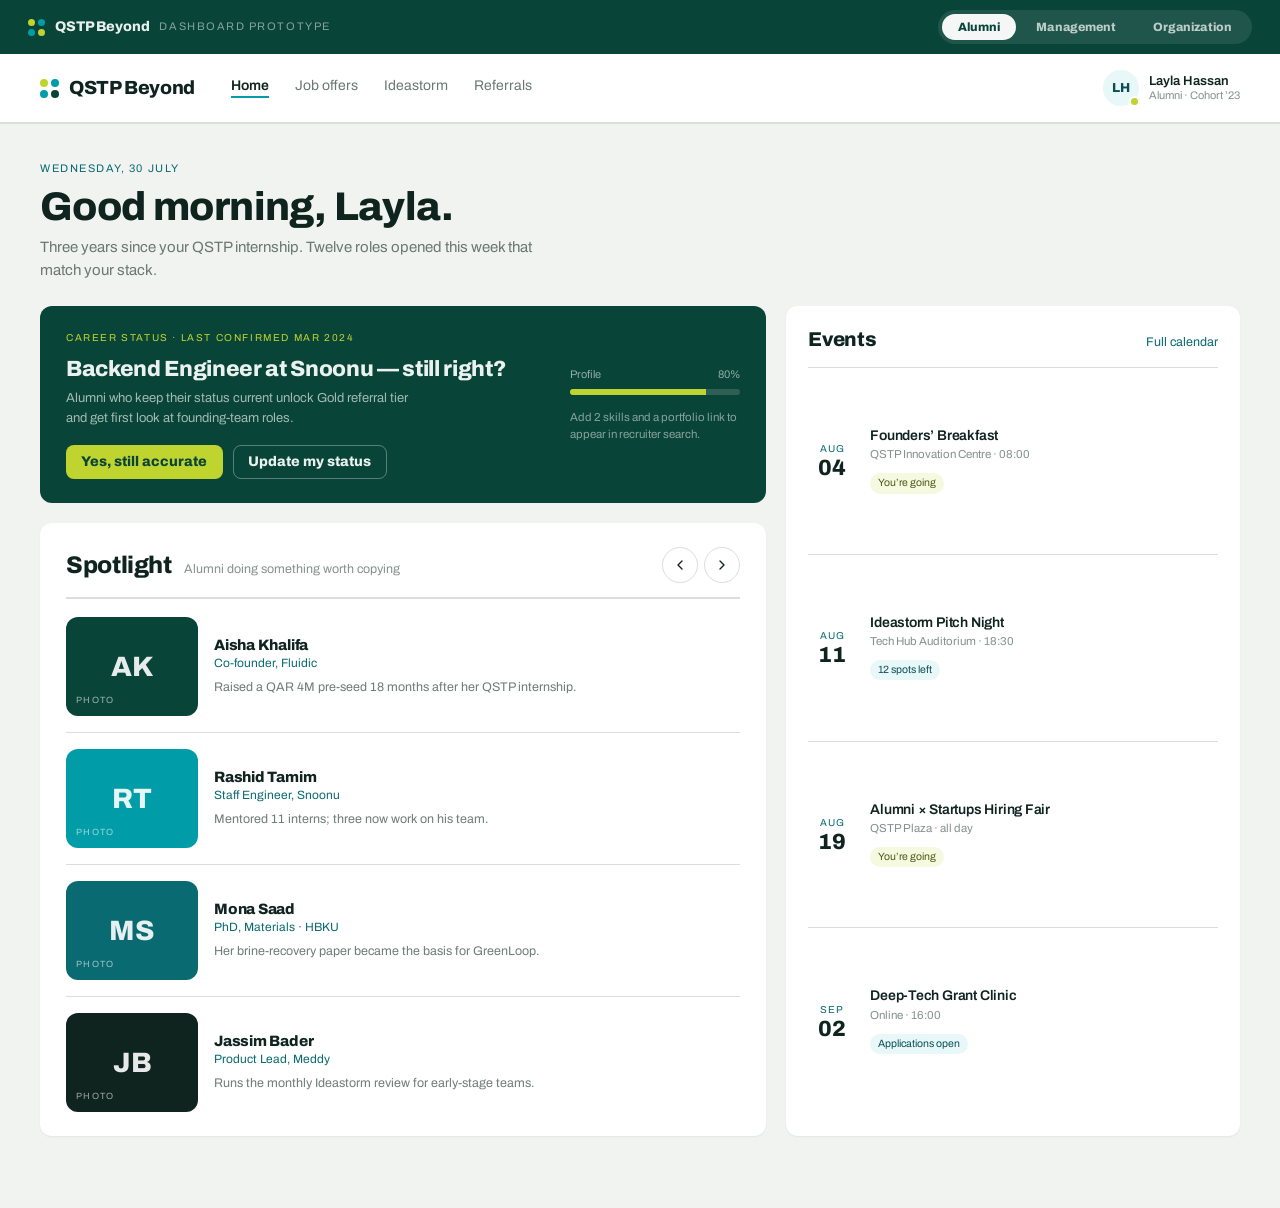
==== index.html @ 31723bfc "alumni design completed" ====
<!doctype html>
<html lang="en">
<head>
<meta charset="utf-8">
<meta name="viewport" content="width=device-width, initial-scale=1">
<title>QSTP Beyond — community dashboards</title>
<meta name="description" content="Alumni, operations and hiring dashboards for the QSTP Beyond community.">

<link rel="stylesheet" href="_ds/modernist-10d20c77-5f14-4cea-8fbc-fa643c54018f/styles.css">
<link rel="stylesheet" href="styles/theme.css">
<link rel="stylesheet" href="styles/app.css">
</head>
<body>

<div id="app"></div>

<script src="src/data.js"></script>
<script src="src/ui.js"></script>
<script src="src/screens/alumni.js"></script>
<script src="src/screens/alumni-jobs.js"></script>
<script src="src/screens/alumni-ideastorm.js"></script>
<script src="src/screens/alumni-referrals.js"></script>
<script src="src/screens/management.js"></script>
<script src="src/screens/organization.js"></script>
<script src="src/app.js"></script>

</body>
</html>
---- _ds/modernist-10d20c77-5f14-4cea-8fbc-fa643c54018f/styles.css ----
/* Modernist — design-system tokens and component classes. This file is the source of truth for the system's look; retune it here and see readme.md. */
@import url('https://fonts.googleapis.com/css2?family=Archivo:wght@400;600;800&display=swap');

:root {
  --color-bg: #f3f2f2;
  --color-surface: #eae9e9;
  --color-text: #201e1d;
  --color-accent: #ec3013;
  --color-accent-2: #e15b47;
  --color-divider: color-mix(in srgb, #201e1d 40%, transparent);

  /* Tonal ramps — generated in OKLCH on one shared lightness scale, so the
     same step of any role matches the others in visual value. */
  --color-neutral-100: #f8f4f4;
  --color-neutral-200: #eae7e7;
  --color-neutral-300: #d7d3d3;
  --color-neutral-400: #bab6b6;
  --color-neutral-500: #9b9797;
  --color-neutral-600: #7d7979;
  --color-neutral-700: #605d5d;
  --color-neutral-800: #444141;
  --color-neutral-900: #2d2b2b;

  --color-accent-100: #fff2ef;
  --color-accent-200: #ffe0d9;
  --color-accent-300: #ffc4b8;
  --color-accent-400: #ff9783;
  --color-accent-500: #ff563c;
  --color-accent-600: #dd2b0f;
  --color-accent-700: #ae1800;
  --color-accent-800: #7c1405;
  --color-accent-900: #4d170e;

  --color-accent-2-100: #fff2ef;
  --color-accent-2-200: #ffe0da;
  --color-accent-2-300: #ffc4b9;
  --color-accent-2-400: #ff9784;
  --color-accent-2-500: #ef6853;
  --color-accent-2-600: #c94b39;
  --color-accent-2-700: #9e3526;
  --color-accent-2-800: #71261b;
  --color-accent-2-900: #471d16;

  --font-heading: "Archivo", system-ui, sans-serif;
  --font-heading-weight: 800;
  --font-body: "Archivo", system-ui, sans-serif;

  --space-1: 4.0px;
  --space-2: 8.0px;
  --space-3: 12.0px;
  --space-4: 16.0px;
  --space-6: 24.0px;
  --space-8: 32.0px;

  --radius-sm: 0px;
  --radius-md: 0px;
  --radius-lg: 0px;

  /* Elevation — derived from the ground: soft ink-tinted shadows on a
     light theme, a hairline edge + ambient darkness on a dark one. */
  --shadow-sm: 0 1px 2px color-mix(in srgb, #2d2b2b 14%, transparent);
  --shadow-md: 0 3px 10px color-mix(in srgb, #2d2b2b 16%, transparent);
  --shadow-lg: 0 12px 32px color-mix(in srgb, #2d2b2b 22%, transparent);
}

body {
  background: var(--color-bg);
  color: var(--color-text);
  font-family: var(--font-body);
}
h1, h2, h3, h4 { font-family: var(--font-heading); font-weight: var(--font-heading-weight); }

.grayscale{filter:grayscale(1) contrast(1.08)}

/* ══════════════════════════════════════════════════════════════════════════
   Components — built with the tokens above. Plain CSS
   on plain HTML: no JavaScript, no build step. Each class is documented in
   readme.md and demonstrated in foundations/ and components/.
   ══════════════════════════════════════════════════════════════════════ */

*, *::before, *::after { box-sizing: border-box; }
body { margin: 0; font-size: 15px; line-height: 1.55; font-weight: 400; }
h1, h2, h3, h4, h5, h6 {
  font-family: var(--font-heading); font-weight: var(--font-heading-weight);
  line-height: 1.12; letter-spacing: -0.015em; margin: 0 0 var(--space-2);
}
h1 { font-size: 42px; }
h2 { font-size: 32px; }
h3 { font-size: 25px; }
h4 { font-size: 20px; }
h5 { font-size: 16px; }
h6 { font-size: 13px; }
h6 { letter-spacing: 0.08em; text-transform: uppercase; }
p { margin: 0 0 var(--space-3); }
a { color: var(--color-accent); text-underline-offset: 3px; }
img { display: block; max-width: 100%; }
figure { margin: 0; }
figcaption {
  font-size: 11px; margin-top: var(--space-1);
  color: color-mix(in srgb, var(--color-text) 55%, transparent);
}
.text-muted { color: color-mix(in srgb, var(--color-text) 55%, transparent); }
:focus { outline: none; }
:focus-visible { outline: 2px solid var(--color-accent); outline-offset: 2px; }
::selection { background: color-mix(in srgb, var(--color-accent) 30%, transparent); }

/* — rules — */
.hr {
  height: 2px; border: 0; margin: var(--space-4) 0;
  background: var(--color-divider);
}

/* — buttons — */
.btn {
  display: inline-flex; align-items: center; justify-content: center; gap: 6px;
  cursor: pointer; text-decoration: none;
  font-family: var(--font-heading); font-weight: var(--font-heading-weight);
  font-size: 14px; line-height: 1.2; color: var(--color-text); /* matches the .input's 14px —
     the pair sits side by side in sign-up rows */
  background: transparent; border: 1px solid transparent;
  padding: var(--space-2) calc(var(--space-3) * 1.2);
  border-radius: var(--radius-md);
}
.btn svg { display: block; }
.btn:disabled { opacity: 0.45; cursor: not-allowed; }
.btn-primary { background: var(--color-accent); color: var(--color-bg); }
.btn-primary:hover { background: var(--color-accent-600); }
.btn-primary:active { background: var(--color-accent-700); }
.btn-secondary { border-color: var(--color-divider); }
.btn-secondary:hover { background: color-mix(in srgb, var(--color-text) 7%, transparent); }
.btn-secondary:active { background: color-mix(in srgb, var(--color-text) 14%, transparent); }
.btn-ghost { color: var(--color-accent); padding-inline: var(--space-1); }
.btn-ghost:hover { background: color-mix(in srgb, var(--color-accent) 10%, transparent); }
.btn-ghost:active { background: color-mix(in srgb, var(--color-accent) 18%, transparent); }
.btn-icon { width: 36px; height: 36px; padding: 0; }
.btn-block { width: 100%; margin-top: var(--space-2); justify-content: flex-start; text-align: left; }

/* — forms — */
.field > label {
  display: block; font-size: 12px; margin-bottom: 5px;
  color: color-mix(in srgb, var(--color-text) 70%, transparent);
}
.input {
  width: 100%; min-height: 36px; padding: 6px 10px; font: inherit;
  font-size: 14px; color: var(--color-text); caret-color: var(--color-accent);
  background: var(--color-surface);
  border: 1px solid var(--color-divider); border-radius: var(--radius-md);
}
.input:hover { border-color: color-mix(in srgb, var(--color-text) 45%, transparent); }
.input:focus-visible { border-color: var(--color-accent); outline-offset: 0; }
textarea.input { min-height: 90px; resize: vertical; }
.radio { display: inline-flex; align-items: center; gap: 8px; cursor: pointer; font-size: 14px; }
.radio input, .seg-opt input {
  position: absolute; opacity: 0; width: 0; height: 0; pointer-events: none;
}
.radio .dot {
  width: 16px; height: 16px; flex: none; border-radius: 50%;
  border: 1.5px solid var(--color-divider);
}
.radio:hover .dot { border-color: var(--color-accent); }
.radio input:checked + .dot {
  border-color: var(--color-accent); background: var(--color-accent);
  box-shadow: inset 0 0 0 4px var(--color-bg);
}
.radio input:focus-visible + .dot { outline: 2px solid var(--color-accent); outline-offset: 2px; }
.seg {
  display: inline-flex; overflow: hidden;
  border: 1px solid var(--color-divider); border-radius: var(--radius-md);
}
.seg-opt {
  display: inline-flex; align-items: center; gap: 6px;
  padding: 7px 12px; font-size: 13px; cursor: pointer;
}
.seg-opt + .seg-opt { border-left: 1px solid var(--color-divider); }
.seg-opt:has(input:checked) { background: var(--color-accent); color: var(--color-bg); }
.seg-opt:not(:has(input:checked)):hover { background: color-mix(in srgb, var(--color-text) 7%, transparent); }
.seg-opt:has(input:focus-visible) { outline: 2px solid var(--color-accent); outline-offset: -2px; }

/* — cards — */
.card {
  display: flex; flex-direction: column; gap: var(--space-2);
  padding: var(--space-3); border-radius: var(--radius-md); background: var(--color-surface);
}
.card-kicker { font-size: 10px; letter-spacing: 0.1em; text-transform: uppercase; color: var(--color-accent); }
.card-title {
  font-family: var(--font-heading); font-weight: var(--font-heading-weight);
  font-size: 17px; line-height: 1.2;
}
.card-body { margin: 0; font-size: 13px; opacity: 0.8; flex: 1; }
.card-meta {
  display: flex; align-items: center; gap: 6px; font-size: 11px;
  color: color-mix(in srgb, var(--color-text) 50%, transparent);
}
.elev-sm { box-shadow: var(--shadow-sm); }
.elev-md { box-shadow: var(--shadow-md); }
.elev-lg { box-shadow: var(--shadow-lg); }

/* — tags — */
.tag {
  display: inline-flex; align-items: center; font-size: 11px;
  letter-spacing: 0.02em; padding: 3px 10px;
  border-radius: calc(var(--radius-md) * 0.75);
}
.tag-accent { background: var(--color-accent-100); color: var(--color-accent-800); }
.tag-accent-2 { background: var(--color-accent-2-100); color: var(--color-accent-2-800); }
.tag-neutral { background: var(--color-neutral-100); color: var(--color-neutral-800); }
.tag-outline { border: 1px solid var(--color-accent); color: var(--color-accent); }

/* — navigation — */
.nav {
  display: flex; align-items: center; gap: var(--space-4);
  padding: var(--space-3) var(--space-4);
  border-bottom: 2px solid var(--color-divider);
}
.nav-brand {
  font-family: var(--font-heading); font-weight: var(--font-heading-weight);
  font-size: 18px; margin-right: auto;
}
.nav a { color: inherit; text-decoration: none; font-size: 14px; }
.nav a:hover, .nav a[aria-current='page'] { color: var(--color-accent); }

/* — tables — */
.table { width: 100%; border-collapse: collapse; font-size: 14px; }
.table th {
  text-align: left; font-size: 11px; letter-spacing: 0.08em; text-transform: uppercase;
  color: color-mix(in srgb, var(--color-text) 60%, transparent);
  padding: var(--space-2); border-bottom: 2px solid var(--color-divider);
}
.table td {
  padding: var(--space-2);
  border-bottom: 1px solid var(--color-divider);
}
.table tbody tr:hover { background: color-mix(in srgb, var(--color-text) 4%, transparent); }

/* — dialog — */
.dialog-backdrop {
  position: fixed; inset: 0; display: grid; place-items: center;
  padding: var(--space-4);
  background: color-mix(in srgb, var(--color-neutral-900) 50%, transparent);
}
.dialog {
  width: min(440px, 100%); display: flex; flex-direction: column; gap: var(--space-3);
  padding: var(--space-4); border-radius: var(--radius-lg);
  background: var(--color-surface); box-shadow: var(--shadow-lg);
}
.dialog-title {
  font-family: var(--font-heading); font-weight: var(--font-heading-weight);
  font-size: 20px;
}
.dialog-body { font-size: 14px; opacity: 0.85; }
.dialog-actions { display: flex; justify-content: flex-end; gap: var(--space-2); margin-top: var(--space-2); }
---- styles/theme.css ----
/* QSTP Beyond theme — retunes the Modernist tokens to the programme's palette
   (deep green ink, teal accent, lime highlight) and adds the few app-level
   roles the dashboards need on top of the system's own ramps.
   Load after _ds/…/styles.css. */

:root {
  /* ── Modernist tokens, retuned ─────────────────────────────────── */
  --color-bg: #f1f3f0;
  --color-surface: #ffffff;
  --color-text: #10241f;
  --color-accent: #009ca7;
  --color-accent-2: #bfd42f;
  --color-divider: color-mix(in srgb, #10241f 15%, transparent);

  --color-accent-100: #e8f7f8;
  --color-accent-200: #c7ecee;
  --color-accent-300: #93dae0;
  --color-accent-500: #009ca7;
  --color-accent-600: #00838d;
  --color-accent-700: #0a6a72;
  --color-accent-800: #0a4f56;
  --color-accent-900: #0b3238;

  --color-accent-2-100: #f5f9e0;
  --color-accent-2-200: #e8f2b4;
  --color-accent-2-700: #6b7a1c;
  --color-accent-2-800: #4e5a15;

  --radius-sm: 8px;
  --radius-md: 12px;
  --radius-lg: 18px;

  --shadow-sm: 0 1px 2px rgba(9, 68, 56, .07);
  --shadow-md: 0 4px 18px rgba(9, 68, 56, .09);
  --shadow-lg: 0 18px 44px rgba(9, 68, 56, .14);

  /* ── App roles ─────────────────────────────────────────────────── */

  /* The dark ground the operations chrome and the two dark cards sit on. */
  --color-ink: #094438;
  --color-ink-deep: #10241f;
  --on-ink: #eaf1ee;
  --on-ink-70: rgba(234, 241, 238, .7);
  --on-ink-68: rgba(234, 241, 238, .68);
  --on-ink-60: rgba(234, 241, 238, .6);
  --on-ink-55: rgba(234, 241, 238, .55);

  /* Ink tints — the dashboards lean on a lot of graded secondary text. */
  --t-18: rgba(16, 36, 31, .18);
  --t-40: rgba(16, 36, 31, .4);
  --t-45: rgba(16, 36, 31, .45);
  --t-50: rgba(16, 36, 31, .5);
  --t-55: rgba(16, 36, 31, .55);
  --t-60: rgba(16, 36, 31, .6);
  --t-62: rgba(16, 36, 31, .62);
  --t-65: rgba(16, 36, 31, .65);
  --t-70: rgba(16, 36, 31, .7);
  --t-72: rgba(16, 36, 31, .72);

  /* Quiet fills that are neither surface nor accent. */
  --color-mute: #eef1ee;
  --color-grid: #e4e8e4;

  /* Status tones — every small label in the app picks one of these pairs. */
  --tone-lime-bg: #f5f9e0;
  --tone-lime-fg: #4e5a15;
  --tone-teal-bg: #e8f7f8;
  --tone-teal-fg: #0a4f56;
  --tone-mute-bg: #eef1ee;
  --tone-mute-fg: rgba(16, 36, 31, .55);
  --tone-warn-bg: #fbeceb;
  --tone-warn-fg: #8c2a1c;
  --tone-up: #4e5a15;
  --tone-down: #a33322;

  /* The dashboards are fixed-width desktop surfaces. */
  --shell-min: 1240px;
  --shell-max: 1400px;
}
---- styles/app.css ----
/* QSTP Beyond — layout and components for the three dashboards.
   Everything here is built on the tokens in theme.css and the component
   classes in _ds/…/styles.css; no raw hexes except the two whites that
   sit on the ink ground. */

body { margin: 0; -webkit-font-smoothing: antialiased; }
a { color: var(--color-accent-700); }
a:hover { color: var(--color-accent-800); }

.sr-only {
  position: absolute; width: 1px; height: 1px; padding: 0; margin: -1px;
  overflow: hidden; clip: rect(0 0 0 0); white-space: nowrap; border: 0;
}
.icon { display: block; }

/* ══ Brand mark ═══════════════════════════════════════════════════ */

.dots { display: grid; grid-template-columns: repeat(2, 8px); gap: 3px; }
.dots__d { display: block; width: 8px; height: 8px; border-radius: 50%; }
.dots__d--lime { background: var(--color-accent-2); }
.dots__d--teal { background: var(--color-accent); }
.dots__d--last { background: var(--color-ink); }
.dots--proto { grid-template-columns: repeat(2, 7px); }
.dots--proto .dots__d { width: 7px; height: 7px; }
.dots--proto .dots__d--last { background: var(--color-accent-2); }
.dots--onink .dots__d--last { background: var(--on-ink); }

/* ══ Prototype switcher ═══════════════════════════════════════════ */

.proto-bar {
  display: flex; align-items: center; gap: 20px;
  padding: 10px 28px; min-width: var(--shell-min);
  background: var(--color-ink); color: #e8efec;
  position: sticky; top: 0; z-index: 40;
}
.proto-bar__brand { display: flex; align-items: center; gap: 10px; margin: 0 auto 0 0; }
.proto-bar__name {
  font-family: var(--font-heading); font-weight: var(--font-heading-weight);
  font-size: 14px; letter-spacing: -.01em;
}
.proto-bar__tag { font-size: 11px; letter-spacing: .14em; text-transform: uppercase; opacity: .55; }

.pill-group {
  display: flex; gap: 4px; padding: 4px;
  background: rgba(255, 255, 255, .09); border-radius: 999px;
}
.pill {
  font-family: var(--font-heading); font-weight: var(--font-heading-weight);
  font-size: 12px; letter-spacing: .01em; padding: 6px 16px;
  border: 0; border-radius: 999px; cursor: pointer;
  background: transparent; color: rgba(255, 255, 255, .7);
}
.pill:hover { background: rgba(255, 255, 255, .1); color: #fff; }
.pill.is-active, .pill.is-active:hover { background: #f4f7f5; color: var(--color-ink); }

/* ══ App bar ══════════════════════════════════════════════════════ */

.appbar {
  display: flex; align-items: center; gap: 28px;
  padding: 16px 40px; min-width: var(--shell-min);
}
.appbar--light { background: var(--color-surface); border-bottom: 2px solid var(--color-divider); }
.appbar--ink { background: var(--color-ink); color: var(--on-ink); }

.appbar__brand {
  display: flex; align-items: center; gap: 10px;
  margin-right: 8px; text-decoration: none; color: inherit;
}
.appbar__name {
  font-family: var(--font-heading); font-weight: var(--font-heading-weight);
  font-size: 19px; letter-spacing: -.02em;
}
.appbar__name--sm { font-size: 16px; letter-spacing: 0; }
.appbar__org { display: flex; flex-direction: column; line-height: 1.25; }
.appbar__kind { font-size: 11px; color: var(--t-50); }
.appbar__scope {
  font-size: 11px; letter-spacing: .14em; text-transform: uppercase;
  color: var(--color-accent-2); padding-left: 12px; margin-left: 6px;
  border-left: 1px solid rgba(255, 255, 255, .25);
}

.appbar__nav { display: flex; gap: 26px; font-size: 14px; margin-right: auto; }
.appbar__nav a { text-decoration: none; color: var(--t-62); }
.appbar__nav a:hover { color: var(--color-accent-700); }
.appbar__nav a[aria-current='page'] {
  color: var(--color-text); font-weight: 600;
  border-bottom: 2px solid var(--color-accent); padding-bottom: 2px;
}

/* The alumni nav switches tabs, so its items are buttons, not links. */
.navtab {
  font-family: var(--font-body); font-size: 14px; cursor: pointer;
  padding: 0 0 3px; background: transparent;
  border: 0; border-bottom: 2px solid transparent; color: var(--t-62);
}
.navtab:hover { color: var(--color-accent-700); }
.navtab.is-active {
  color: var(--color-text); font-weight: 600; border-bottom-color: var(--color-accent);
}
.appbar__nav--ink a { color: var(--on-ink-60); }
.appbar__nav--ink a:hover { color: var(--on-ink); }
.appbar__nav--ink a[aria-current='page'] { color: var(--on-ink); border-bottom-color: var(--color-accent-2); }

.badge {
  font-size: 11px; letter-spacing: .1em; text-transform: uppercase;
  padding: 4px 10px; border-radius: 999px;
  background: var(--color-accent-100); color: var(--color-accent-800);
}

.segbar {
  display: flex; gap: 2px; padding: 3px;
  background: rgba(255, 255, 255, .1); border-radius: var(--radius-sm);
}

/* ══ Identity: avatars and square tiles ═══════════════════════════ */

.avatar {
  position: relative; flex: none;
  width: 36px; height: 36px; border-radius: 50%;
  display: grid; place-items: center;
  font-family: var(--font-heading); font-weight: var(--font-heading-weight);
  font-size: 13px; color: rgba(255, 255, 255, .92);
}
.avatar--teal { background: var(--color-accent-100); color: var(--color-accent-800); }
.avatar--plain { width: 34px; height: 34px; font-size: 12px; background: var(--color-mute); color: var(--t-60); }
.avatar--ghost { background: rgba(255, 255, 255, .12); color: var(--on-ink); }
/* Sizes come after the colour modifiers so a plain/ghost avatar can be resized. */
.avatar--lg { width: 46px; height: 46px; font-size: 14px; }
.avatar--sm { width: 30px; height: 30px; font-size: 11px; }
.avatar--xs { width: 28px; height: 28px; font-size: 10.5px; }
.avatar--online::after {
  content: ''; position: absolute; right: -1px; bottom: -1px;
  width: 11px; height: 11px; border-radius: 50%;
  background: var(--color-accent-2); border: 2px solid var(--color-surface);
}

.tile {
  display: grid; place-items: center; flex: none; border-radius: var(--radius-sm);
  font-family: var(--font-heading); font-weight: var(--font-heading-weight);
  color: rgba(255, 255, 255, .92);
}
.tile--md { width: 34px; height: 34px; font-size: 14px; background: var(--color-ink); color: #fff; }
.tile--sm { width: 38px; height: 38px; font-size: 12px; }
/* An ink-toned tile would vanish into the ink ground — keep its edge. */
.panel--ink .tile { box-shadow: inset 0 0 0 1px rgba(234, 241, 238, .28); }

.user { display: flex; align-items: center; gap: 10px; }
.user__text { display: flex; flex-direction: column; line-height: 1.25; }
.user__name { font-size: 13px; font-weight: 600; }
.user__meta { font-size: 11px; color: var(--t-50); }

/* ══ Buttons, chips, tags ═════════════════════════════════════════ */

.btn { border-radius: var(--radius-sm); }
.btn-ghost { color: var(--color-accent-700); }
.btn-round { border-radius: 50%; }
.btn-sm { font-size: 12px; padding: 6px 12px; }
.btn-lime { background: var(--color-accent-2); color: var(--color-ink); }
.btn-lime:hover { background: var(--color-accent-2-200); }
.btn-lime:active { background: var(--color-accent-2-700); color: var(--on-ink); }
.btn-on-ink { border: 1px solid rgba(234, 241, 238, .35); color: var(--on-ink); }
.btn-on-ink:hover { background: rgba(255, 255, 255, .09); }
.btn-on-ink:active { background: rgba(255, 255, 255, .16); }
.btn-flush { padding-left: 0; font-size: 12.5px; }
.btn-flush-label { justify-content: flex-start; font-size: 12.5px; }

/* Single-select filter buttons. Variants change the shell, not the states. */
.chip-btn {
  font-family: inherit; font-size: 12px; padding: 5px 12px;
  border: 1px solid var(--t-18); border-radius: 999px; cursor: pointer;
  background: transparent; color: var(--t-65);
}
.chip-btn:hover { border-color: var(--color-accent); color: var(--color-accent-700); }
.chip-btn.is-active { background: var(--color-accent); border-color: var(--color-accent); color: #fff; }
.chip-btn.is-active:hover { background: var(--color-accent-600); border-color: var(--color-accent-600); color: #fff; }

.chip-btn--seg {
  font-family: var(--font-heading); font-weight: var(--font-heading-weight);
  padding: 5px 12px; border: 0; border-radius: 6px; color: var(--on-ink-70);
}
.chip-btn--seg:hover { background: rgba(255, 255, 255, .1); color: var(--on-ink); }
.chip-btn--seg.is-active, .chip-btn--seg.is-active:hover { background: #f4f7f5; color: var(--color-ink); }

.chip-btn--block { flex: 1; padding: 7px 4px; border-radius: var(--radius-sm); }

.chip-btn--pill {
  font-family: var(--font-heading); font-weight: var(--font-heading-weight);
  padding: 6px 14px; color: var(--t-70);
}

.chip-btn--md { font-size: 12.5px; padding: 6px 14px; }
.chip-btn--strong { font-family: var(--font-heading); font-weight: var(--font-heading-weight); }
.chip-btn--action {
  font-family: var(--font-heading); font-weight: var(--font-heading-weight);
  font-size: 12px; padding: 7px 13px; border-radius: var(--radius-sm); color: var(--t-70);
}

.chip {
  display: inline-flex; align-items: center; font-size: 10.5px;
  padding: 2px 8px; border-radius: 999px;
  background: var(--tone-mute-bg); color: var(--tone-mute-fg);
}
.chip--lime { background: var(--tone-lime-bg); color: var(--tone-lime-fg); }
.chip--teal { background: var(--tone-teal-bg); color: var(--tone-teal-fg); }
.chip--warn { background: var(--tone-warn-bg); color: var(--tone-warn-fg); }
.chip--stage {
  font-size: 10px; letter-spacing: .1em; text-transform: uppercase; padding: 3px 8px;
  background: var(--color-accent-2-100); color: var(--color-accent-2-800);
}

/* Outlined tags — a skill you have, or a skill an idea is missing. */
.chip-set { display: flex; flex-wrap: wrap; gap: 6px; margin: 0 0 14px; }
.chip-outline {
  display: inline-flex; align-items: center; font-size: 11px; padding: 3px 9px;
  border-radius: 999px; border: 1px solid var(--color-accent-300); color: var(--color-accent-800);
}
.chip-outline--md { font-size: 11.5px; padding: 4px 10px; }

/* ══ Page frame ═══════════════════════════════════════════════════ */

.page {
  max-width: var(--shell-max); min-width: var(--shell-min);
  margin: 0 auto; padding: 36px 40px 72px;
}
.page--tight { padding-top: 32px; }

.page-head {
  display: flex; align-items: flex-end; justify-content: space-between;
  gap: 24px; margin-bottom: 24px;
}
.page--tight .page-head { margin-bottom: 22px; }
.page-head__kicker {
  font-size: 11px; letter-spacing: .14em; text-transform: uppercase;
  color: var(--color-accent-700); margin: 0 0 8px;
}
.page-head h1 { font-size: 40px; margin: 0 0 6px; }
.page-head .h1--sm { font-size: 34px; margin: 0 0 4px; }
.page-head .h1--tab { font-size: 36px; margin: 0 0 6px; }
.page-head--tab { margin-bottom: 22px; }
.page-head__lede { margin: 0; font-size: 15px; color: var(--t-60); max-width: 56ch; }
.page-head__lede--sm { font-size: 14px; color: var(--t-55); }
.page-head__lede--wide { max-width: 62ch; }
.page-head__note { margin: 0; font-size: 12px; color: var(--t-45); }
.page-head__actions { display: flex; gap: 10px; }

.grid-split { display: grid; grid-template-columns: 1.6fr 1fr; gap: 20px; }
/* The side column is one panel that runs the full height of the main column. */
.grid-split--home { align-items: stretch; }
.grid-split--top { align-items: start; }
.grid-analysis { display: grid; grid-template-columns: 1fr 1.25fr; gap: 20px; margin-bottom: 20px; }
.grid-hire { display: grid; grid-template-columns: 230px 1fr 340px; gap: 20px; align-items: start; }

.stack { display: flex; flex-direction: column; gap: 20px; }
.stack--gap-sm { gap: 14px; }
.stack--sticky { position: sticky; top: 96px; }
.stack--sticky-top { position: sticky; top: 20px; }

/* ══ Panels ═══════════════════════════════════════════════════════ */

.panel {
  background: var(--color-surface); border-radius: var(--radius-md);
  padding: 24px 26px; box-shadow: var(--shadow-sm);
}
.panel--tight { padding: 22px; }
.panel--flush { padding: 0; overflow: hidden; }
.panel--ink { background: var(--color-ink); color: var(--on-ink); box-shadow: none; }

.panel__head { display: flex; align-items: baseline; gap: 12px; margin-bottom: 4px; }
.panel__head--simple { gap: 0; margin-bottom: 14px; }
.panel__head--snug { gap: 0; margin-bottom: 6px; }
.panel__title { font-size: 24px; margin: 0; }
.panel__title--md { font-size: 22px; margin: 0; }
.panel__title--sm { font-size: 20px; margin: 0 0 2px; }
.panel__title--xs { font-size: 18px; margin: 0; }
.panel__title--lead { margin-bottom: 12px; }
.panel--ink .panel__title { color: var(--on-ink); }
.panel__sub { margin: 0; font-size: 12.5px; color: var(--t-50); }
.panel__note { margin: 0; font-size: 12.5px; line-height: 1.55; color: var(--t-55); }
.panel__actions { margin-left: auto; display: flex; gap: 6px; }
.panel__link { margin-left: auto; font-size: 12.5px; text-decoration: none; }
.panel__link--sm { font-size: 12px; }
.panel__link--lime { font-size: 12px; color: var(--color-accent-2); }
.panel__link--lime:hover { color: var(--color-accent-2-200); }
.panel__count { margin-left: auto; font-size: 11.5px; color: var(--t-45); }
.panel__foot { margin: 18px 0 0; font-size: 12px; color: var(--t-50); line-height: 1.5; }
.panel__foot strong { color: var(--color-accent-700); }

/* Copy blocks on the ink panels. */
.ink-kicker {
  margin: 0 0 10px; font-size: 10px; letter-spacing: .16em;
  text-transform: uppercase; color: var(--color-accent-2);
}
.ink-title { margin: 0 0 8px; font-size: 18px; line-height: 1.25; color: var(--on-ink); }
.ink-title--lead { margin-bottom: 14px; }
.ink-body { margin: 0 0 16px; font-size: 12.5px; line-height: 1.55; color: rgba(234, 241, 238, .65); }

.rule { height: 2px; border: 0; background: var(--color-divider); margin: 14px 0 18px; }
.rule--snug { margin: 14px 0 12px; }
.rule--flush { margin: 10px 0 0; }
.rule--rail { margin: 20px 0 14px; }
.rule--table { margin: 14px 0 4px; }

/* The list pattern shared by saved roles, backed ideas and the directory. */
.rows { list-style: none; margin: 0; padding: 0; display: flex; flex-direction: column; }
.row { display: flex; align-items: center; gap: 10px; padding: 12px 0; border-top: 1px solid var(--color-divider); }
.row--stacked { display: block; }
.row__body { flex: 1; min-width: 0; display: flex; flex-direction: column; }
.row__title { display: block; font-size: 13.5px; font-weight: 600; }
.row__title--sm { font-size: 13px; }
.row__meta { display: block; font-size: 11.5px; color: var(--t-50); }

/* ══ Alumni: career status ════════════════════════════════════════ */

.status {
  display: flex; gap: 28px; align-items: center;
  background: var(--color-ink); color: var(--on-ink);
  border-radius: var(--radius-md); padding: 24px 26px;
}
.status__main { flex: 1; }
.status__kicker {
  font-size: 10px; letter-spacing: .16em; text-transform: uppercase;
  color: var(--color-accent-2); margin: 0 0 10px;
}
.status__title { font-size: 22px; line-height: 1.2; margin: 0 0 6px; color: var(--on-ink); }
.status__body { margin: 0 0 16px; font-size: 13px; color: var(--on-ink-68); max-width: 52ch; }
.status__actions { display: flex; gap: 10px; }
.status__aside { width: 170px; flex: none; }
.status__hint { margin: 0; font-size: 11.5px; line-height: 1.5; color: var(--on-ink-55); }

.meter__head {
  display: flex; justify-content: space-between;
  margin: 0 0 6px; font-size: 11px; color: var(--on-ink-60);
}
.meter {
  height: 6px; border-radius: 999px; overflow: hidden; margin-bottom: 14px;
  background: rgba(255, 255, 255, .15);
}
.meter__fill { display: block; height: 100%; background: var(--color-accent-2); }

/* ══ Alumni: spotlight ════════════════════════════════════════════ */

/* A vertical list: each entry is its photo beside its copy, ruled off the next. */
.spot-list { display: flex; flex-direction: column; }
.spot-row { display: flex; gap: 16px; padding: 16px 0; border-top: 1px solid var(--color-divider); }
.spot-row:first-child { padding-top: 0; border-top: 0; }
.spot-row:last-child { padding-bottom: 0; }
.spot-row__tile {
  position: relative; margin: 0; overflow: hidden; flex: none;
  width: 132px; aspect-ratio: 4 / 3; border-radius: var(--radius-md);
  display: grid; place-items: center;
}
.spot-row__body { flex: 1; min-width: 0; align-self: center; }
.spot__initials {
  font-family: var(--font-heading); font-weight: var(--font-heading-weight);
  font-size: 28px; color: rgba(255, 255, 255, .9);
}
.spot__slug {
  position: absolute; bottom: 8px; left: 10px;
  font-size: 9px; letter-spacing: .14em; text-transform: uppercase;
  color: rgba(255, 255, 255, .6);
}
.spot__name { font-size: 15px; margin: 0; }
.spot__role { font-size: 12px; color: var(--color-accent-700); margin: 0 0 6px; }
.spot__blurb { margin: 0; font-size: 12.5px; line-height: 1.5; color: var(--t-60); }

/* ══ Alumni: events ═══════════════════════════════════════════════ */

.events { list-style: none; margin: 0; padding: 0; display: flex; flex-direction: column; }
.event { display: flex; gap: 14px; padding: 14px 0; border-top: 1px solid var(--color-divider); }
/* Runs the full height of the column, so the rows share the space evenly. */
.panel--stretch { display: flex; flex-direction: column; }
.panel--stretch .events { flex: 1; }
.panel--stretch .event { flex: 1; align-items: center; }
.event__date { width: 48px; flex: none; text-align: center; margin: 0; }
.event__mon {
  display: block; font-size: 10px; letter-spacing: .1em;
  text-transform: uppercase; color: var(--color-accent-700);
}
.event__day {
  display: block; font-family: var(--font-heading); font-weight: var(--font-heading-weight);
  font-size: 22px; line-height: 1.1;
}
.event__body { flex: 1; min-width: 0; }
.event__title { font-family: var(--font-body); font-size: 14px; font-weight: 600; margin: 0 0 3px; }
.event__meta { font-size: 11.5px; color: var(--t-50); margin: 0 0 6px; }

/* ══ Alumni: filter bars ══════════════════════════════════════════ */

.filter-bar {
  background: var(--color-surface); border-radius: var(--radius-md);
  padding: 16px 18px; box-shadow: var(--shadow-sm);
}
.filter-bar--single { display: flex; flex-wrap: wrap; align-items: center; gap: 8px; padding: 14px 18px; }
.filter-bar__row { display: flex; flex-wrap: wrap; align-items: center; gap: 8px; }
.filter-bar__label {
  width: 64px; font-size: 10.5px; letter-spacing: .12em;
  text-transform: uppercase; color: var(--t-40);
}
.filter-bar__rule { height: 1px; border: 0; background: var(--color-divider); margin: 12px 0; }
.filter-bar__count { margin-left: auto; font-size: 12px; color: var(--t-50); }

/* ══ Alumni: job offers ═══════════════════════════════════════════ */

.job {
  display: flex; gap: 18px; align-items: flex-start;
  background: var(--color-surface); border-radius: var(--radius-md);
  padding: 20px 22px; box-shadow: var(--shadow-sm);
}
.job__logo {
  width: 52px; height: 52px; flex: none; border-radius: var(--radius-sm);
  display: grid; place-items: center; color: #fff;
  font-family: var(--font-heading); font-weight: var(--font-heading-weight); font-size: 16px;
}
.job__body { flex: 1; min-width: 0; }
.job__head { display: flex; align-items: center; gap: 8px; margin-bottom: 4px; }
.job__head .chip { font-size: 11px; }
.job__title { font-size: 18px; margin: 0; }
.job__meta { margin: 0 0 12px; font-size: 13.5px; color: var(--t-62); }
.job__tags { display: flex; flex-wrap: wrap; gap: 6px; margin: 0 0 14px; }
.job__match { display: flex; align-items: center; gap: 10px; margin: 0; }
.job__match-track {
  width: 120px; height: 6px; border-radius: 999px;
  background: var(--color-mute); overflow: hidden;
}
.job__match-fill { display: block; height: 100%; background: var(--color-accent); }
.job__match-label { font-size: 11.5px; font-weight: 600; color: var(--color-accent-700); }
.job__side { flex: none; width: 158px; display: flex; flex-direction: column; gap: 8px; text-align: right; }
.job__pay { margin: 0; font-family: var(--font-heading); font-weight: var(--font-heading-weight); font-size: 15px; }
.job__posted { margin: 0 0 2px; font-size: 11px; color: var(--t-45); }

/* ══ Alumni: Ideastorm ════════════════════════════════════════════ */

.idea-grid { display: grid; grid-template-columns: 1fr 1fr; gap: 14px; }
.idea {
  display: flex; flex-direction: column; gap: 10px;
  background: var(--color-surface); border-radius: var(--radius-md);
  padding: 20px; box-shadow: var(--shadow-sm);
}
.idea__head { display: flex; align-items: center; gap: 8px; }
.idea__joined { margin-left: auto; font-size: 11px; color: var(--t-45); }
.idea__title { font-size: 18px; margin: 0; }
.idea__blurb { margin: 0; flex: 1; font-size: 13px; line-height: 1.55; color: var(--t-65); }
.idea__needs-label {
  margin: 0; font-size: 10.5px; letter-spacing: .1em;
  text-transform: uppercase; color: var(--t-40);
}
.idea .chip-set { margin: 0; }
.idea__foot {
  display: flex; align-items: center; gap: 8px;
  padding-top: 12px; border-top: 1px solid var(--color-divider);
}
.idea__owner { font-size: 11.5px; color: var(--t-55); }
.idea__foot .chip-btn { margin-left: auto; }

.requests { list-style: none; margin: 0; padding: 0; display: flex; flex-direction: column; }
.request { display: flex; gap: 11px; padding: 13px 0; border-top: 1px solid rgba(234, 241, 238, .18); }
.request__body { flex: 1; min-width: 0; }
.request__name { margin: 0; font-size: 13px; font-weight: 600; }
.request__role { margin: 0 0 4px; font-size: 11px; color: var(--on-ink-55); }
.request__note { margin: 0; font-size: 11.5px; line-height: 1.45; color: rgba(234, 241, 238, .75); }

.steps { list-style: none; margin: 0; padding: 0; display: flex; flex-direction: column; }
.step { display: flex; gap: 12px; padding: 12px 0; border-top: 1px solid var(--color-divider); }
.step__n {
  width: 20px; flex: none; font-family: var(--font-heading);
  font-weight: var(--font-heading-weight); font-size: 12px; color: var(--color-accent-700);
}
.step__text { font-size: 12.5px; line-height: 1.5; color: var(--t-65); }

/* ══ Alumni: referrals ════════════════════════════════════════════ */

.how-strip {
  list-style: none; margin: 0 0 20px; padding: 0;
  display: grid; grid-template-columns: repeat(3, 1fr);
  background: var(--color-surface); border-radius: var(--radius-md);
  box-shadow: var(--shadow-sm); overflow: hidden;
}
.how-strip__cell { padding: 22px 24px; }
.how-strip__cell + .how-strip__cell { border-left: 2px solid var(--color-divider); }
.how-strip__n {
  margin: 0 0 10px; font-family: var(--font-heading);
  font-weight: var(--font-heading-weight); font-size: 12px; color: var(--color-accent-700);
}
.how-strip__title { font-size: 16px; margin: 0 0 5px; }
.how-strip__text { margin: 0; font-size: 12.5px; line-height: 1.55; color: var(--t-60); }

.who { display: flex; align-items: center; gap: 10px; }
.who__name { font-weight: 600; }
.td-quiet { color: var(--t-50); }

.input--note { min-height: 76px; resize: vertical; }
.btn-spaced { margin-top: 14px; }

/* ══ Management: KPIs ═════════════════════════════════════════════ */

.kpis { display: grid; grid-template-columns: repeat(4, 1fr); gap: 16px; margin-bottom: 20px; }
.kpi {
  background: var(--color-surface); border-radius: var(--radius-md);
  padding: 20px 22px; box-shadow: var(--shadow-sm);
  border-top: 3px solid var(--kpi-rule);
}
.kpi__label {
  font-family: var(--font-body); font-weight: 400; font-size: 11px;
  letter-spacing: .1em; text-transform: uppercase; color: var(--t-45); margin: 0 0 12px;
}
.kpi__row { display: flex; align-items: flex-end; gap: 8px; margin: 0; }
.kpi__value {
  font-family: var(--font-heading); font-weight: var(--font-heading-weight);
  font-size: 36px; line-height: 1;
}
.kpi__delta { font-size: 12px; font-weight: 600; padding-bottom: 5px; }
.kpi__delta--up { color: var(--tone-up); }
.kpi__delta--down { color: var(--tone-down); }
.kpi__note { font-size: 11.5px; color: var(--t-50); margin: 6px 0 0; }

/* ══ Management: charts ═══════════════════════════════════════════ */

.donut-row { display: flex; gap: 26px; align-items: center; }
.donut { width: 170px; height: 170px; flex: none; }
.donut__value {
  font-family: var(--font-heading); font-weight: var(--font-heading-weight);
  font-size: 27px; fill: var(--color-text);
}
.donut__label { font-family: var(--font-body); font-size: 10px; letter-spacing: 1.4px; fill: var(--t-50); }

.legend { list-style: none; margin: 0; padding: 0; flex: 1; display: flex; flex-direction: column; gap: 11px; }
.legend__row { display: flex; align-items: center; gap: 9px; }
.legend__swatch { width: 10px; height: 10px; border-radius: 3px; flex: none; }
.legend__label { font-size: 13px; flex: 1; }
.legend__pct { font-family: var(--font-heading); font-weight: var(--font-heading-weight); font-size: 13.5px; }
.legend__n { font-size: 11.5px; color: var(--t-45); width: 44px; text-align: right; }

.panel__head--split { gap: 12px; }
.figure { margin: 0 0 0 auto; text-align: right; }
.figure__value {
  display: block; font-family: var(--font-heading); font-weight: var(--font-heading-weight);
  font-size: 30px; line-height: 1; color: var(--color-accent-700);
}
.figure__change { display: block; font-size: 11.5px; color: var(--t-50); }

.plot { width: 100%; height: 200px; }
.plot__grid line { stroke: var(--color-grid); stroke-width: 1; }
.plot__axis text { font-family: var(--font-body); font-size: 9.5px; fill: var(--t-45); }
.plot__area { fill: color-mix(in srgb, var(--color-accent) 12%, transparent); }
.plot__line { fill: none; stroke: var(--color-accent); stroke-width: 2.5; stroke-linejoin: round; }
.plot__dots circle { fill: var(--color-surface); stroke: var(--color-accent); stroke-width: 2.5; }
.plot__drop { stroke: var(--color-accent); stroke-width: 1; stroke-dasharray: 3 3; }
.plot__head { fill: var(--color-accent); }

.bars { display: flex; flex-direction: column; gap: 14px; }
.bar__head { display: flex; justify-content: space-between; margin: 0 0 5px; font-size: 12.5px; }
.bar__pct { font-family: var(--font-heading); font-weight: var(--font-heading-weight); }
.bar__track { height: 10px; border-radius: 4px; background: var(--color-mute); overflow: hidden; }
.bar__fill { display: block; height: 100%; }

/* ══ Management: admin panel ══════════════════════════════════════ */

.tabs { display: flex; align-items: center; gap: 6px; padding: 18px 26px 0; }
.tab {
  font-family: var(--font-heading); font-weight: var(--font-heading-weight);
  font-size: 13px; padding: 8px 14px; cursor: pointer;
  border: 0; border-radius: var(--radius-sm) var(--radius-sm) 0 0;
  background: transparent; color: var(--t-55);
}
.tab:hover { background: var(--color-accent-100); color: var(--color-accent-700); }
.tab.is-active { background: var(--color-accent-100); color: var(--color-accent-800); }
.tabs__action { margin-left: auto; font-size: 12.5px; padding: 7px 14px; }
.admin-body { padding: 18px 26px 26px; }

.td-strong { font-weight: 600; }
.td-muted { color: var(--t-60); }
.td-num { font-family: var(--font-heading); font-weight: var(--font-heading-weight); }
.td-cap { color: var(--t-40); }
.td-end { text-align: right; }
.td-end a { font-size: 12.5px; text-decoration: none; }
.table .chip { font-size: 11px; padding: 3px 9px; }

.nominees { list-style: none; margin: 0; padding: 0; display: flex; flex-direction: column; }
.nominee { display: flex; align-items: center; gap: 14px; padding: 12px 0; border-bottom: 1px solid var(--color-divider); }
.nominee__body { flex: 1; min-width: 0; }
.nominee__name { font-family: var(--font-body); font-size: 14px; font-weight: 600; margin: 0; }
.nominee__meta { font-size: 11.5px; color: var(--t-50); margin: 0; }
.nominee__slot { font-size: 11px; color: var(--t-45); }

.mods { display: flex; flex-direction: column; gap: 12px; }
.mod { border: 1px solid var(--color-divider); border-radius: var(--radius-md); padding: 14px 16px; }
.mod__head { display: flex; align-items: center; gap: 10px; margin-bottom: 6px; }
.mod__title { font-size: 15px; margin: 0; }
.mod__team { margin-left: auto; font-size: 11.5px; color: var(--t-45); }
.mod__note { margin: 0 0 10px; font-size: 12.5px; color: var(--t-60); line-height: 1.5; }
.mod__actions { display: flex; gap: 8px; }

/* ══ Organization: filters and search ═════════════════════════════ */

.filters {
  background: var(--color-surface); border-radius: var(--radius-md);
  padding: 20px; box-shadow: var(--shadow-sm); position: sticky; top: 20px;
}
.filters__label {
  font-family: var(--font-body); font-weight: 400; font-size: 10.5px;
  letter-spacing: .12em; text-transform: uppercase; color: var(--t-40); margin: 0 0 10px;
}
.filters__chips { display: flex; flex-wrap: wrap; gap: 6px; margin-bottom: 20px; }
.filters__radios { display: flex; flex-direction: column; gap: 8px; font-size: 13px; color: var(--t-70); }

.search {
  display: flex; align-items: center; gap: 10px;
  background: var(--color-surface); border-radius: var(--radius-md);
  padding: 12px 14px; box-shadow: var(--shadow-sm);
}
.search:focus-within { outline: 2px solid var(--color-accent); outline-offset: 2px; }
.search__icon { display: flex; color: var(--t-45); }
.search__input { flex: 1; border: 0; background: transparent; padding: 0; min-height: 28px; font-size: 15px; }
.search__input:hover { border-color: transparent; }
.search__input:focus-visible { outline: none; }
.search__count { font-size: 12px; color: var(--t-45); white-space: nowrap; }

/* ══ Organization: talent ═════════════════════════════════════════ */

.talent {
  display: flex; gap: 16px; align-items: flex-start;
  background: var(--color-surface); border-radius: var(--radius-md);
  padding: 18px 20px; box-shadow: var(--shadow-sm);
}
.talent__body { flex: 1; min-width: 0; }
.talent__head { display: flex; align-items: center; gap: 8px; margin-bottom: 2px; }
.talent__name { font-size: 16px; margin: 0; }
.talent__meta { font-size: 13px; color: var(--t-60); margin: 0 0 9px; }
.talent__skills { display: flex; flex-wrap: wrap; gap: 6px; margin: 0 0 9px; }
.skill { font-size: 11px; padding: 3px 9px; border-radius: 999px; background: var(--color-mute); color: var(--t-72); }
.talent__note { margin: 0; font-size: 12.5px; color: var(--t-55); line-height: 1.5; }
.talent__actions { flex: none; display: flex; flex-direction: column; gap: 8px; width: 150px; }

.empty {
  margin: 0; background: var(--color-surface); border-radius: var(--radius-md);
  padding: 28px 20px; box-shadow: var(--shadow-sm);
  font-size: 13.5px; color: var(--t-55);
}

/* ══ Organization: offer composer ═════════════════════════════════ */

.form { display: flex; flex-direction: column; gap: 12px; }
.form__pair { display: grid; grid-template-columns: 1fr 1fr; gap: 10px; }
.field { margin: 0; }
.field__label { display: block; font-size: 12px; margin-bottom: 5px; color: var(--t-70); }
.field__seg { display: flex; gap: 6px; }
.check { display: flex; align-items: center; gap: 9px; font-size: 12.5px; color: var(--t-65); cursor: pointer; }
.check input { width: 15px; height: 15px; accent-color: var(--color-accent); }

.offers { list-style: none; margin: 0; padding: 0; display: flex; flex-direction: column; }
.offer { display: flex; align-items: center; gap: 10px; padding: 11px 0; border-top: 1px solid var(--color-divider); }
.offer__body { flex: 1; min-width: 0; }
.offer__title { font-family: var(--font-body); font-size: 13.5px; font-weight: 600; margin: 0; }
.offer__meta { font-size: 11.5px; color: var(--t-50); margin: 0; }
.offer__count { margin: 0; text-align: right; }
.offer__n { display: block; font-family: var(--font-heading); font-weight: var(--font-heading-weight); font-size: 14px; }
.offer__unit { display: block; font-size: 10.5px; color: var(--t-45); }

.mini-people { list-style: none; margin: 0; padding: 0; display: flex; flex-direction: column; gap: 14px; }
.mini-person { display: flex; gap: 12px; align-items: center; }
.mini-person .tile { width: 40px; height: 40px; font-size: 13px; }
.mini-person__text { display: flex; flex-direction: column; min-width: 0; line-height: 1.3; }
.mini-person__name { font-size: 13.5px; font-weight: 600; }
.mini-person__role { font-size: 11.5px; color: var(--on-ink-60); }
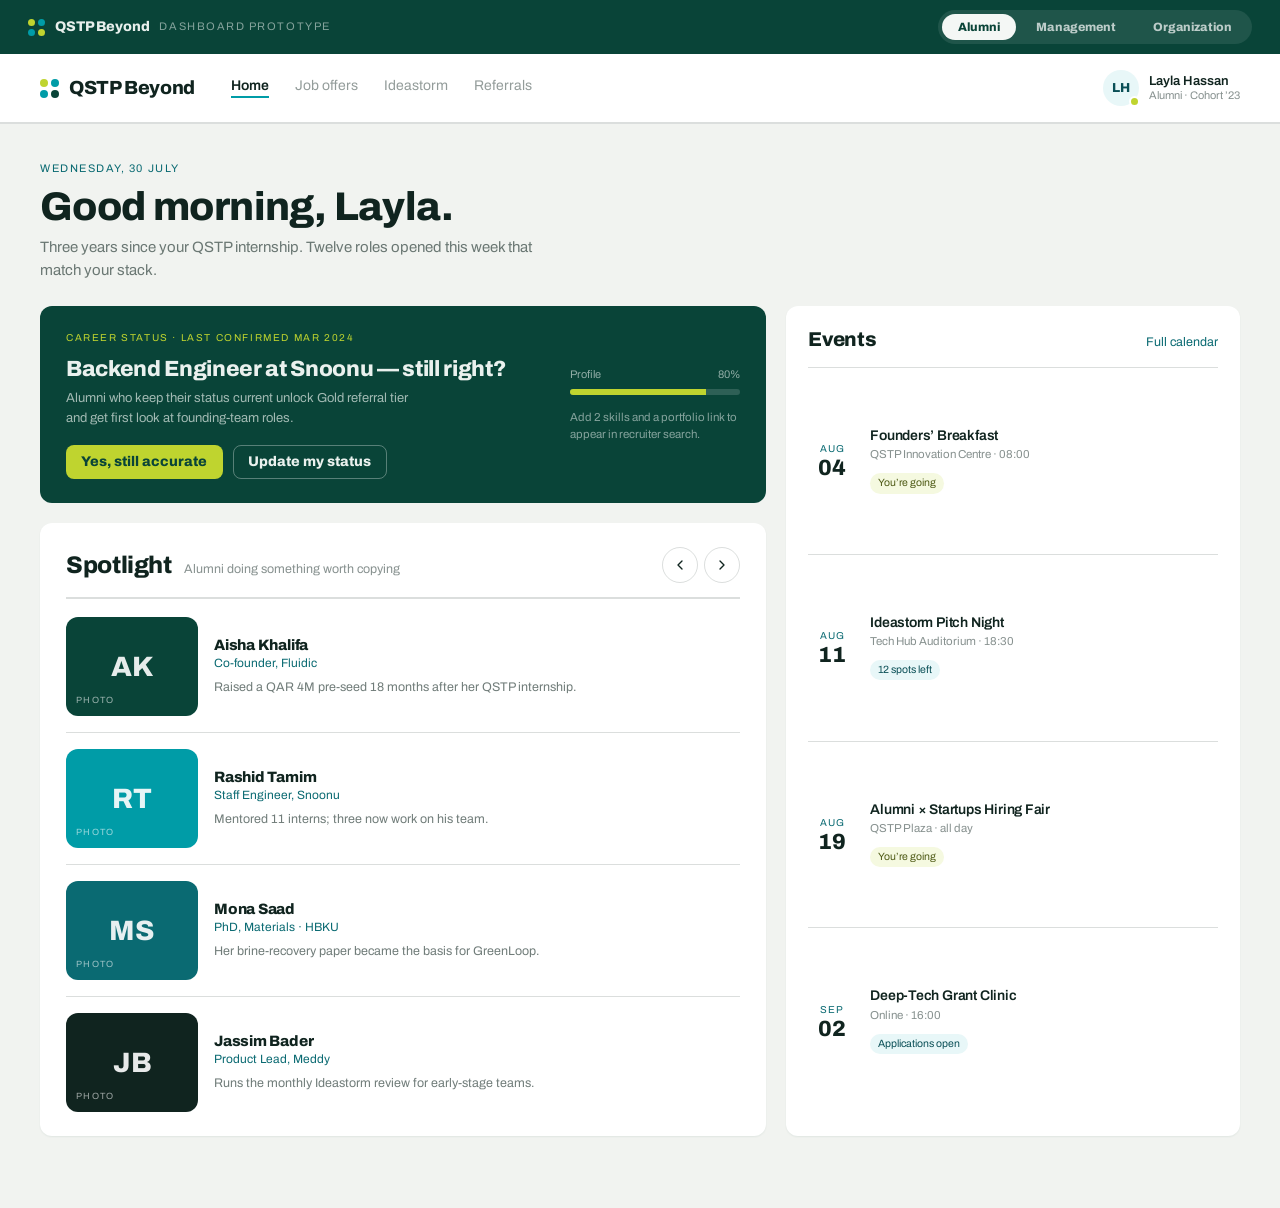
==== commit 6764de2d: "all UI complete" ====
--- a/index.html
+++ b/index.html
@@ -15,13 +15,25 @@
 <div id="app"></div>
 
 <script src="src/data.js"></script>
+<script src="src/data-insights.js"></script>
+<script src="src/data-directory.js"></script>
+<script src="src/data-survey.js"></script>
 <script src="src/ui.js"></script>
 <script src="src/screens/alumni.js"></script>
+<script src="src/screens/alumni-survey.js"></script>
 <script src="src/screens/alumni-jobs.js"></script>
 <script src="src/screens/alumni-ideastorm.js"></script>
 <script src="src/screens/alumni-referrals.js"></script>
 <script src="src/screens/management.js"></script>
+<script src="src/screens/insights-outcomes.js"></script>
+<script src="src/screens/insights-engagement.js"></script>
+<script src="src/screens/insights-pipeline.js"></script>
+<script src="src/screens/insights-community.js"></script>
+<script src="src/screens/insights-partners.js"></script>
+<script src="src/screens/mgmt-alumni.js"></script>
+<script src="src/screens/mgmt-partners.js"></script>
 <script src="src/screens/organization.js"></script>
+<script src="src/screens/org-offers.js"></script>
 <script src="src/app.js"></script>
 
 </body>
--- a/styles/theme.css
+++ b/styles/theme.css
@@ -76,4 +76,8 @@
   /* The dashboards are fixed-width desktop surfaces. */
   --shell-min: 1240px;
   --shell-max: 1400px;
+
+  /* Clears the prototype bar and the app bar, so a modal never covers the
+     nav the user needs to escape it. */
+  --survey-top: 132px;
 }
--- a/styles/app.css
+++ b/styles/app.css
@@ -105,11 +105,6 @@
   font-size: 11px; letter-spacing: .1em; text-transform: uppercase;
   padding: 4px 10px; border-radius: 999px;
   background: var(--color-accent-100); color: var(--color-accent-800);
-}
-
-.segbar {
-  display: flex; gap: 2px; padding: 3px;
-  background: rgba(255, 255, 255, .1); border-radius: var(--radius-sm);
 }
 
 /* ══ Identity: avatars and square tiles ═══════════════════════════ */
@@ -141,6 +136,7 @@
 }
 .tile--md { width: 34px; height: 34px; font-size: 14px; background: var(--color-ink); color: #fff; }
 .tile--sm { width: 38px; height: 38px; font-size: 12px; }
+.tile--lg { width: 46px; height: 46px; font-size: 16px; }
 /* An ink-toned tile would vanish into the ink ground — keep its edge. */
 .panel--ink .tile { box-shadow: inset 0 0 0 1px rgba(234, 241, 238, .28); }
 
@@ -148,6 +144,8 @@
 .user__text { display: flex; flex-direction: column; line-height: 1.25; }
 .user__name { font-size: 13px; font-weight: 600; }
 .user__meta { font-size: 11px; color: var(--t-50); }
+/* The ink appbar flips the quiet tint, which is a dark ink tone. */
+.appbar--ink .user__meta { color: var(--on-ink-55); }
 
 /* ══ Buttons, chips, tags ═════════════════════════════════════════ */
 
@@ -174,13 +172,6 @@
 .chip-btn.is-active { background: var(--color-accent); border-color: var(--color-accent); color: #fff; }
 .chip-btn.is-active:hover { background: var(--color-accent-600); border-color: var(--color-accent-600); color: #fff; }
 
-.chip-btn--seg {
-  font-family: var(--font-heading); font-weight: var(--font-heading-weight);
-  padding: 5px 12px; border: 0; border-radius: 6px; color: var(--on-ink-70);
-}
-.chip-btn--seg:hover { background: rgba(255, 255, 255, .1); color: var(--on-ink); }
-.chip-btn--seg.is-active, .chip-btn--seg.is-active:hover { background: #f4f7f5; color: var(--color-ink); }
-
 .chip-btn--block { flex: 1; padding: 7px 4px; border-radius: var(--radius-sm); }
 
 .chip-btn--pill {
@@ -207,6 +198,8 @@
   font-size: 10px; letter-spacing: .1em; text-transform: uppercase; padding: 3px 8px;
   background: var(--color-accent-2-100); color: var(--color-accent-2-800);
 }
+.chip--spotlight { gap: 5px; background: var(--color-ink); color: var(--color-accent-2); }
+.chip--spotlight .icon { fill: currentColor; stroke: none; }
 
 /* Outlined tags — a skill you have, or a skill an idea is missing. */
 .chip-set { display: flex; flex-wrap: wrap; gap: 6px; margin: 0 0 14px; }
@@ -242,6 +235,7 @@
 .page-head__lede--wide { max-width: 62ch; }
 .page-head__note { margin: 0; font-size: 12px; color: var(--t-45); }
 .page-head__actions { display: flex; gap: 10px; }
+.page-head__actions--end { align-items: center; }
 
 .grid-split { display: grid; grid-template-columns: 1.6fr 1fr; gap: 20px; }
 /* The side column is one panel that runs the full height of the main column. */
@@ -262,17 +256,17 @@
   padding: 24px 26px; box-shadow: var(--shadow-sm);
 }
 .panel--tight { padding: 22px; }
-.panel--flush { padding: 0; overflow: hidden; }
 .panel--ink { background: var(--color-ink); color: var(--on-ink); box-shadow: none; }
 
 .panel__head { display: flex; align-items: baseline; gap: 12px; margin-bottom: 4px; }
 .panel__head--simple { gap: 0; margin-bottom: 14px; }
 .panel__head--snug { gap: 0; margin-bottom: 6px; }
+/* Title block on the left, its action on the right. */
+.panel__head--bar { align-items: center; margin-bottom: 0; }
 .panel__title { font-size: 24px; margin: 0; }
 .panel__title--md { font-size: 22px; margin: 0; }
 .panel__title--sm { font-size: 20px; margin: 0 0 2px; }
 .panel__title--xs { font-size: 18px; margin: 0; }
-.panel__title--lead { margin-bottom: 12px; }
 .panel--ink .panel__title { color: var(--on-ink); }
 .panel__sub { margin: 0; font-size: 12.5px; color: var(--t-50); }
 .panel__note { margin: 0; font-size: 12.5px; line-height: 1.55; color: var(--t-55); }
@@ -296,7 +290,6 @@
 
 .rule { height: 2px; border: 0; background: var(--color-divider); margin: 14px 0 18px; }
 .rule--snug { margin: 14px 0 12px; }
-.rule--flush { margin: 10px 0 0; }
 .rule--rail { margin: 20px 0 14px; }
 .rule--table { margin: 14px 0 4px; }
 
@@ -336,6 +329,10 @@
   background: rgba(255, 255, 255, .15);
 }
 .meter__fill { display: block; height: 100%; background: var(--color-accent-2); }
+/* The same meter on a light surface. */
+.meter--light { background: var(--color-mute); margin-bottom: 0; }
+.meter--light .meter__fill { background: var(--color-accent); }
+.meter__head--light { color: var(--t-50); margin-top: 10px; }
 
 /* ══ Alumni: spotlight ════════════════════════════════════════════ */
 
@@ -459,15 +456,7 @@
 .request__role { margin: 0 0 4px; font-size: 11px; color: var(--on-ink-55); }
 .request__note { margin: 0; font-size: 11.5px; line-height: 1.45; color: rgba(234, 241, 238, .75); }
 
-.steps { list-style: none; margin: 0; padding: 0; display: flex; flex-direction: column; }
-.step { display: flex; gap: 12px; padding: 12px 0; border-top: 1px solid var(--color-divider); }
-.step__n {
-  width: 20px; flex: none; font-family: var(--font-heading);
-  font-weight: var(--font-heading-weight); font-size: 12px; color: var(--color-accent-700);
-}
-.step__text { font-size: 12.5px; line-height: 1.5; color: var(--t-65); }
-
-/* ══ Alumni: referrals ════════════════════════════════════════════ */
+/* ══ How-it-works strip — above the Ideastorm and Referrals grids ═ */
 
 .how-strip {
   list-style: none; margin: 0 0 20px; padding: 0;
@@ -555,18 +544,6 @@
 
 /* ══ Management: admin panel ══════════════════════════════════════ */
 
-.tabs { display: flex; align-items: center; gap: 6px; padding: 18px 26px 0; }
-.tab {
-  font-family: var(--font-heading); font-weight: var(--font-heading-weight);
-  font-size: 13px; padding: 8px 14px; cursor: pointer;
-  border: 0; border-radius: var(--radius-sm) var(--radius-sm) 0 0;
-  background: transparent; color: var(--t-55);
-}
-.tab:hover { background: var(--color-accent-100); color: var(--color-accent-700); }
-.tab.is-active { background: var(--color-accent-100); color: var(--color-accent-800); }
-.tabs__action { margin-left: auto; font-size: 12.5px; padding: 7px 14px; }
-.admin-body { padding: 18px 26px 26px; }
-
 .td-strong { font-weight: 600; }
 .td-muted { color: var(--t-60); }
 .td-num { font-family: var(--font-heading); font-weight: var(--font-heading-weight); }
@@ -596,11 +573,30 @@
   background: var(--color-surface); border-radius: var(--radius-md);
   padding: 20px; box-shadow: var(--shadow-sm); position: sticky; top: 20px;
 }
-.filters__label {
+.eyebrow, .filters__label {
   font-family: var(--font-body); font-weight: 400; font-size: 10.5px;
   letter-spacing: .12em; text-transform: uppercase; color: var(--t-40); margin: 0 0 10px;
 }
 .filters__chips { display: flex; flex-wrap: wrap; gap: 6px; margin-bottom: 20px; }
+
+/* The spotlight toggle — deliberately the loudest control in the rail. */
+.spot-filter {
+  display: flex; align-items: center; gap: 8px; width: 100%; cursor: pointer;
+  padding: 9px 11px; margin-bottom: 20px;
+  font-family: var(--font-heading); font-weight: var(--font-heading-weight); font-size: 12.5px;
+  border: 1px solid var(--color-accent-2); border-radius: var(--radius-sm);
+  background: var(--color-accent-2-100); color: var(--color-accent-2-800);
+}
+.spot-filter:hover { background: var(--color-accent-2-200); }
+.spot-filter.is-active { background: var(--color-accent-2); color: var(--color-ink); }
+.spot-filter__icon { display: flex; flex: none; }
+.spot-filter__icon .icon { fill: currentColor; stroke: none; }
+.spot-filter__label { flex: 1; text-align: left; }
+.spot-filter__count {
+  flex: none; font-size: 11px; padding: 1px 8px; border-radius: 999px;
+  background: var(--color-surface); color: var(--color-accent-2-800);
+}
+.spot-filter.is-active .spot-filter__count { background: var(--color-ink); color: var(--color-accent-2); }
 .filters__radios { display: flex; flex-direction: column; gap: 8px; font-size: 13px; color: var(--t-70); }
 
 .search {
@@ -622,6 +618,14 @@
   background: var(--color-surface); border-radius: var(--radius-md);
   padding: 18px 20px; box-shadow: var(--shadow-sm);
 }
+/* QSTP-featured alumni sit on a lime ground with a lime edge. The tinted
+   chips inside would blend into it, so they revert to the surface colour. */
+.talent--spotlight {
+  background: var(--color-accent-2-100);
+  box-shadow: inset 3px 0 0 var(--color-accent-2), var(--shadow-sm);
+}
+.talent--spotlight .chip:not(.chip--spotlight),
+.talent--spotlight .skill { background: var(--color-surface); }
 .talent__body { flex: 1; min-width: 0; }
 .talent__head { display: flex; align-items: center; gap: 8px; margin-bottom: 2px; }
 .talent__name { font-size: 16px; margin: 0; }
@@ -650,11 +654,222 @@
 .offers { list-style: none; margin: 0; padding: 0; display: flex; flex-direction: column; }
 .offer { display: flex; align-items: center; gap: 10px; padding: 11px 0; border-top: 1px solid var(--color-divider); }
 .offer__body { flex: 1; min-width: 0; }
-.offer__title { font-family: var(--font-body); font-size: 13.5px; font-weight: 600; margin: 0; }
-.offer__meta { font-size: 11.5px; color: var(--t-50); margin: 0; }
+.offer__title { display: block; font-family: var(--font-body); font-size: 13.5px; font-weight: 600; margin: 0; }
+.offer__meta { display: block; font-size: 11.5px; color: var(--t-50); margin: 0; }
 .offer__count { margin: 0; text-align: right; }
 .offer__n { display: block; font-family: var(--font-heading); font-weight: var(--font-heading-weight); font-size: 14px; }
 .offer__unit { display: block; font-size: 10.5px; color: var(--t-45); }
+
+/* ══ Management: insights ═════════════════════════════════════════ */
+
+/* Nav tabs on the ink app bar. */
+.navtab--ink { color: var(--on-ink-60); }
+.navtab--ink:hover { color: var(--on-ink); }
+.navtab--ink.is-active { color: var(--on-ink); font-weight: 600; border-bottom-color: var(--color-accent-2); }
+
+.kpis--5 { grid-template-columns: repeat(5, 1fr); }
+.kpis--5 .kpi__value { font-size: 31px; }
+
+/* Sidebar + content — shared by Insights and Programmes. The sidebar sticks
+   just below the prototype bar. */
+.workspace { display: grid; grid-template-columns: 224px 1fr; gap: 20px; align-items: start; }
+.workspace__body { min-width: 0; }
+.side { position: sticky; top: 64px; display: flex; flex-direction: column; gap: 20px; }
+
+.side-nav {
+  background: var(--color-surface); border-radius: var(--radius-md);
+  box-shadow: var(--shadow-sm); padding: 12px;
+  display: flex; flex-direction: column; gap: 2px;
+}
+.side-nav__title {
+  font-family: var(--font-body); font-weight: 400; font-size: 10.5px;
+  letter-spacing: .12em; text-transform: uppercase; color: var(--t-40);
+  margin: 2px 10px 8px;
+}
+.side-nav__tab {
+  display: block; width: 100%; text-align: left; cursor: pointer;
+  padding: 9px 10px; border: 0; border-radius: var(--radius-sm); background: transparent;
+}
+.side-nav__name {
+  display: block; font-family: var(--font-heading); font-weight: var(--font-heading-weight);
+  font-size: 13.5px; color: var(--t-60);
+}
+.side-nav__hint { display: block; font-size: 10.5px; color: var(--t-40); margin-top: 1px; }
+.side-nav__tab:hover { background: var(--color-accent-100); }
+.side-nav__tab:hover .side-nav__name { color: var(--color-accent-700); }
+.side-nav__tab.is-active { background: var(--color-accent-100); }
+.side-nav__tab.is-active .side-nav__name { color: var(--color-accent-800); }
+.side-nav__tab.is-active .side-nav__hint { color: var(--color-accent-700); }
+
+.side-filters { display: flex; flex-direction: column; gap: 10px; padding: 16px; }
+.side-filters .field label { margin-bottom: 3px; }
+.side-filters .btn { align-self: flex-start; margin-top: 4px; font-size: 12.5px; }
+.input--sm { min-height: 32px; padding: 4px 8px; font-size: 13px; }
+
+/* A ruled label between groups of panels inside a tab. */
+.zone { display: flex; align-items: center; gap: 14px; margin: 6px 0 16px; }
+.zone__label {
+  margin: 0; font-size: 11px; letter-spacing: .14em; text-transform: uppercase;
+  color: var(--t-45); white-space: nowrap;
+}
+.zone__rule { flex: 1; height: 2px; background: var(--color-divider); }
+
+/* Stat tiles — the sub-KPI figures inside a tab. */
+.stats-row { display: grid; grid-template-columns: repeat(4, 1fr); gap: 14px; margin-bottom: 20px; }
+.stats-row--3 { grid-template-columns: repeat(3, 1fr); }
+.stat { background: var(--color-surface); border-radius: var(--radius-md); padding: 16px 18px; box-shadow: var(--shadow-sm); }
+.stat__label {
+  font-family: var(--font-body); font-weight: 400; font-size: 10.5px;
+  letter-spacing: .1em; text-transform: uppercase; color: var(--t-45); margin: 0 0 8px;
+}
+.stat__row { display: flex; align-items: flex-end; gap: 7px; margin: 0; }
+.stat__value { font-family: var(--font-heading); font-weight: var(--font-heading-weight); font-size: 26px; line-height: 1; }
+.stat__delta { font-size: 11.5px; font-weight: 600; padding-bottom: 2px; }
+.stat__delta--up { color: var(--tone-up); }
+.stat__delta--down { color: var(--tone-down); }
+.stat__note { margin: 6px 0 0; font-size: 11px; color: var(--t-50); }
+
+.grid-half { display: grid; grid-template-columns: 1fr 1fr; gap: 20px; margin-bottom: 20px; }
+.grid-third { display: grid; grid-template-columns: repeat(3, 1fr); gap: 20px; margin-bottom: 20px; }
+.grid-analysis--lead { grid-template-columns: 1.25fr 1fr; }
+.panel--gap { margin-bottom: 20px; }
+.panel__head .keys { margin: 0; }
+
+/* Stacked 100% bar + swatch legend. */
+.stackbar { display: flex; height: 12px; border-radius: 4px; overflow: hidden; background: var(--color-mute); }
+.stackbar--tall { height: 16px; }
+.stackbar__seg { display: block; height: 100%; }
+.stackrow { margin-bottom: 12px; }
+.stackrow__label { margin: 0 0 5px; font-size: 12.5px; }
+.keys { list-style: none; display: flex; flex-wrap: wrap; gap: 6px 16px; margin: 12px 0 0; padding: 0; }
+.key { display: inline-flex; align-items: center; gap: 6px; font-size: 11.5px; color: var(--t-60); }
+.key__swatch { width: 9px; height: 9px; border-radius: 2px; flex: none; }
+.key__val { font-family: var(--font-heading); font-weight: var(--font-heading-weight); color: var(--color-text); }
+
+/* Conversion funnel. */
+.funnel { display: flex; flex-direction: column; gap: 12px; }
+.funnel__head { display: flex; justify-content: space-between; align-items: baseline; margin: 0 0 4px; font-size: 12.5px; }
+.funnel__label { font-weight: 600; }
+.funnel__val { font-family: var(--font-heading); font-weight: var(--font-heading-weight); font-size: 13.5px; }
+.funnel__note { margin-left: 6px; font-size: 11px; color: var(--t-45); }
+.funnel__track { height: 14px; border-radius: 4px; background: var(--color-mute); overflow: hidden; }
+.funnel__fill { display: block; height: 100%; }
+
+/* Small column chart. */
+.colchart { display: flex; align-items: flex-end; gap: 8px; padding-top: 4px; }
+.colchart__col { flex: 1; display: flex; flex-direction: column; align-items: center; gap: 4px; min-width: 0; }
+.colchart__val { font-family: var(--font-heading); font-weight: var(--font-heading-weight); font-size: 10.5px; color: var(--t-60); }
+.colchart__bar { width: 100%; background: var(--color-accent); border-radius: 4px 4px 0 0; }
+.colchart__label { font-size: 10px; color: var(--t-45); white-space: nowrap; }
+
+/* Paired demand/supply bars (skills gap). */
+.pair-grid { display: grid; grid-template-columns: 1fr 1fr; gap: 16px 28px; }
+.pair__label { margin: 0 0 5px; font-size: 12.5px; font-weight: 600; }
+.pair__row { display: flex; align-items: center; gap: 8px; margin-bottom: 3px; }
+.pair__track { flex: 1; height: 7px; border-radius: 4px; background: var(--color-mute); overflow: hidden; }
+.pair__fill { display: block; height: 100%; }
+.pair__val {
+  width: 24px; text-align: right; font-size: 11px; color: var(--t-60);
+  font-family: var(--font-heading); font-weight: var(--font-heading-weight);
+}
+
+.row__val { font-family: var(--font-heading); font-weight: var(--font-heading-weight); font-size: 13px; white-space: nowrap; }
+
+/* ══ Management: directories (Alumni, Partners) ═══════════════════ */
+
+/* Filters · list · selected record. */
+.directory {
+  display: grid; grid-template-columns: 236px minmax(0, 1fr) 372px;
+  gap: 20px; align-items: start;
+}
+.dir-main { min-width: 0; display: flex; flex-direction: column; gap: 14px; }
+.dir-detail { position: sticky; top: 64px; }
+
+/* A table whose rows are selectable records. */
+.table--pick tbody tr { cursor: pointer; }
+.table--pick tbody tr.is-selected { background: var(--color-accent-100); }
+.table--pick tbody tr.is-selected:hover { background: var(--color-accent-100); }
+.table--pick tbody tr:focus-visible { outline: 2px solid var(--color-accent); outline-offset: -2px; }
+.table--pick td { vertical-align: middle; }
+
+/* Two-line table cell: value over a quiet qualifier. */
+.cell { display: flex; flex-direction: column; line-height: 1.3; min-width: 0; }
+.cell__a { font-size: 13px; }
+.cell__a--strong { font-weight: 600; }
+.cell__b { font-size: 11px; color: var(--t-45); }
+.td-stale { color: var(--tone-warn-fg); }
+
+/* The record panel on the right of a directory. */
+.profile__head { display: flex; align-items: center; gap: 12px; margin-bottom: 12px; }
+.profile__name { font-size: 19px; margin: 0; }
+.profile__role { margin: 0; font-size: 12.5px; color: var(--t-55); }
+.profile__note { margin: 0; font-size: 12.5px; line-height: 1.55; color: var(--t-60); }
+.profile__actions { display: flex; flex-wrap: wrap; gap: 8px; }
+.profile .rule { margin: 16px 0 14px; }
+.profile .chip-set--foot { margin: 0 0 12px; }
+
+/* Key/value pairs. */
+.facts { margin: 0; display: flex; flex-direction: column; gap: 7px; }
+.fact { display: flex; gap: 12px; align-items: baseline; }
+.fact__k { flex: none; width: 106px; font-size: 11.5px; color: var(--t-45); }
+.fact__v { margin: 0; flex: 1; min-width: 0; font-size: 12.5px; }
+
+/* Three small figures side by side. */
+.minis { display: grid; grid-template-columns: repeat(3, 1fr); gap: 10px; }
+.mini { margin: 0; }
+.mini__v {
+  display: block; font-family: var(--font-heading);
+  font-weight: var(--font-heading-weight); font-size: 21px; line-height: 1;
+}
+.mini__k { display: block; margin-top: 3px; font-size: 10.5px; color: var(--t-45); }
+
+/* Career progression. */
+.timeline { list-style: none; margin: 0; padding: 0; }
+.tl { display: flex; gap: 10px; }
+.tl__year { flex: none; width: 58px; padding-top: 1px; font-size: 11px; color: var(--t-45); }
+.tl__rail { flex: none; width: 9px; display: flex; flex-direction: column; align-items: center; }
+.tl__dot { width: 9px; height: 9px; flex: none; border-radius: 50%; background: var(--color-accent); margin-top: 4px; }
+.tl__line { flex: 1; width: 2px; background: var(--color-divider); margin: 3px 0; }
+.tl:last-child .tl__line { display: none; }
+.tl__body { flex: 1; min-width: 0; padding-bottom: 14px; }
+.tl:last-child .tl__body { padding-bottom: 0; }
+.tl__title { display: block; font-size: 13px; font-weight: 600; }
+.tl__meta { display: block; font-size: 11.5px; color: var(--t-50); }
+/* The current role is the top entry — mark it. */
+.tl:first-child .tl__dot { box-shadow: 0 0 0 3px var(--color-accent-100); }
+
+/* Offer rows inside a partner record. */
+.offer__side { flex: none; display: flex; flex-direction: column; align-items: flex-end; gap: 3px; }
+.offer__apps { font-size: 10.5px; color: var(--t-45); }
+.empty--flush { background: transparent; box-shadow: none; padding: 4px 0 0; font-size: 12.5px; }
+.impact { display: flex; gap: 40px; margin: 2px 0 4px; }
+.figure--flush { margin: 0; text-align: left; }
+.chip-set--foot { margin: 12px 0 0; }
+
+/* ══ Organization: my offers ══════════════════════════════════════ */
+
+.grid-offers { display: grid; grid-template-columns: minmax(0, 1fr) 380px; gap: 20px; align-items: start; }
+
+.offercard {
+  background: var(--color-surface); border-radius: var(--radius-md);
+  padding: 16px 18px; box-shadow: var(--shadow-sm); cursor: pointer;
+  border-left: 3px solid transparent;
+}
+.offercard:hover { background: color-mix(in srgb, var(--color-accent) 4%, var(--color-surface)); }
+.offercard.is-selected {
+  background: var(--color-accent-100); border-left-color: var(--color-accent);
+}
+.offercard__head { display: flex; align-items: center; gap: 8px; margin-bottom: 3px; }
+.offercard__title { font-size: 16px; margin: 0; }
+.offercard__meta { margin: 0 0 10px; font-size: 12.5px; color: var(--t-55); }
+.offercard__stats { display: flex; flex-wrap: wrap; gap: 6px 18px; margin: 0; }
+.offercard__stat { font-size: 11.5px; color: var(--t-50); }
+.offercard__n {
+  font-family: var(--font-heading); font-weight: var(--font-heading-weight);
+  font-size: 13px; color: var(--color-text); margin-right: 3px;
+}
+.profile__head--stack { align-items: flex-start; }
+.row__val--match { color: var(--color-accent-700); }
 
 .mini-people { list-style: none; margin: 0; padding: 0; display: flex; flex-direction: column; gap: 14px; }
 .mini-person { display: flex; gap: 12px; align-items: center; }
@@ -662,3 +877,113 @@
 .mini-person__text { display: flex; flex-direction: column; min-width: 0; line-height: 1.3; }
 .mini-person__name { font-size: 13.5px; font-weight: 600; }
 .mini-person__role { font-size: 11.5px; color: var(--on-ink-60); }
+
+/* ══ Status survey — a modal over the alumni screen ═══════════════ */
+
+/* The page behind the dialog is frozen and blurred, but the two nav bars are
+   lifted above the scrim: a respondent who does not want to answer now must
+   still be able to go somewhere else. */
+body[data-survey='open'] { overflow: hidden; }
+body[data-survey='open'] .proto-bar { z-index: 60; }
+body[data-survey='open'] .appbar { position: relative; z-index: 60; }
+
+.survey-scrim {
+  position: fixed; inset: 0; z-index: 40;
+  background: color-mix(in srgb, var(--color-ink-deep) 34%, transparent);
+  backdrop-filter: blur(7px); -webkit-backdrop-filter: blur(7px);
+}
+.survey-wrap {
+  position: fixed; inset: 0; z-index: 50;
+  display: grid; place-items: center;
+  padding: var(--survey-top) 24px 28px;
+  pointer-events: none;
+}
+.survey {
+  pointer-events: auto;
+  width: min(620px, 100%); max-height: 100%;
+  display: flex; flex-direction: column;
+  background: var(--color-surface); border-radius: var(--radius-lg);
+  box-shadow: var(--shadow-lg);
+}
+
+.survey__head { padding: 24px 28px 18px; border-bottom: 2px solid var(--color-divider); }
+.survey__head-row { display: flex; align-items: flex-start; gap: 16px; }
+.survey__head-row > div { flex: 1; min-width: 0; }
+.survey__eyebrow {
+  margin: 0 0 6px; font-size: 11px; letter-spacing: .14em;
+  text-transform: uppercase; color: var(--color-accent-700);
+}
+.survey__title { margin: 0; font-size: 24px; letter-spacing: -.01em; }
+.survey__sub { margin: 8px 0 0; font-size: 13px; line-height: 1.55; color: var(--t-60); }
+.survey__close {
+  flex: none; display: grid; place-items: center;
+  width: 32px; height: 32px; padding: 0; cursor: pointer;
+  background: transparent; color: var(--t-50);
+  border: 1px solid var(--t-18); border-radius: 50%;
+}
+.survey__close:hover { color: var(--color-text); border-color: var(--t-45); }
+
+.survey__prog { display: flex; gap: 5px; margin: 16px 0 0; }
+.survey__seg { flex: 1; height: 4px; border-radius: 999px; background: var(--color-mute); }
+.survey__seg.is-done { background: var(--color-accent); }
+
+.survey__body {
+  padding: 22px 28px; overflow-y: auto;
+  display: flex; flex-direction: column; gap: 22px;
+}
+
+.survey__foot {
+  display: flex; align-items: center; justify-content: space-between; gap: 16px;
+  padding: 16px 28px 20px; border-top: 2px solid var(--color-divider);
+}
+.survey__foot-note { font-size: 12px; color: var(--t-45); }
+
+/* ── Questions ───────────────────────────────────────────────────── */
+
+.q__label {
+  margin: 0 0 4px; font-family: var(--font-heading);
+  font-weight: var(--font-heading-weight); font-size: 15px;
+}
+.q__optional {
+  margin-left: 8px; font-family: var(--font-body); font-weight: 400;
+  font-size: 11px; letter-spacing: .1em; text-transform: uppercase; color: var(--t-45);
+}
+.q__hint { margin: 0 0 10px; font-size: 12.5px; color: var(--t-55); }
+.q__label + .picks, .q__label + .opts, .q__label + .input { margin-top: 10px; }
+.q__sub-label { display: block; font-size: 12.5px; margin-bottom: 5px; color: var(--t-65); }
+
+/* Option cards — the one question that decides the rest of the survey. */
+.opts { display: grid; grid-template-columns: 1fr 1fr; gap: 8px; }
+.opt {
+  display: flex; align-items: center; gap: 11px; text-align: left;
+  padding: 12px 14px; cursor: pointer; font-size: 13.5px; color: var(--t-70);
+  background: var(--color-surface); border: 1px solid var(--t-18);
+  border-radius: var(--radius-sm);
+}
+.opt:hover { border-color: var(--color-accent); color: var(--color-accent-800); }
+.opt.is-active {
+  background: var(--color-accent-100); border-color: var(--color-accent);
+  color: var(--color-text); font-weight: 600;
+  box-shadow: inset 0 0 0 1px var(--color-accent);
+}
+.opt__emoji { font-size: 18px; line-height: 1; }
+
+.picks { display: flex; flex-wrap: wrap; gap: 7px; }
+/* At the cap the unpicked chips stop responding rather than disappearing. */
+.chip-btn.is-spent { opacity: .45; cursor: not-allowed; }
+.chip-btn.is-spent:hover { border-color: var(--t-18); color: var(--t-65); }
+
+.sub-q { margin-top: 12px; }
+.sub-q--offer {
+  padding: 14px 16px; border-radius: var(--radius-sm);
+  background: var(--tone-lime-bg); border: 1px solid var(--color-accent-2);
+}
+.sub-q__title {
+  margin: 0 0 3px; font-family: var(--font-heading);
+  font-weight: var(--font-heading-weight); font-size: 13.5px; color: var(--tone-lime-fg);
+}
+.sub-q__note { margin: 0 0 10px; font-size: 12px; color: var(--t-60); }
+
+/* A tab that needs a current status before it opens. */
+.navtab--locked { color: var(--t-45); }
+.navtab--locked:hover { color: var(--color-accent-700); }
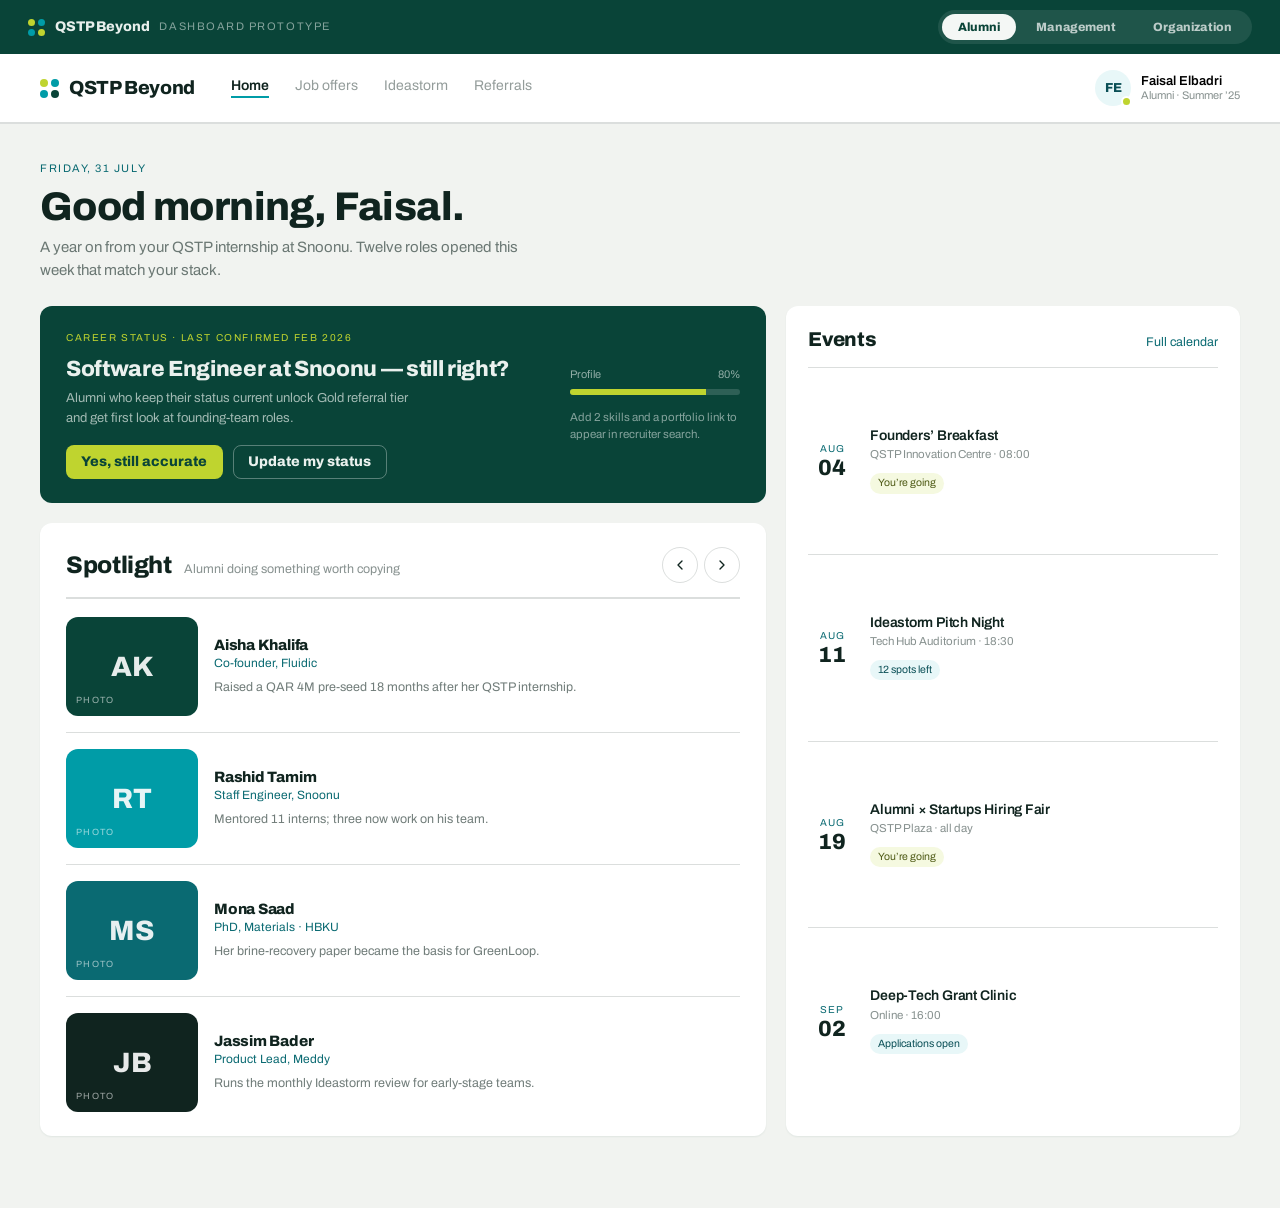
==== commit 2b4a97a3: "all done" ====
--- a/index.html
+++ b/index.html
@@ -15,12 +15,16 @@
 <div id="app"></div>
 
 <script src="src/data.js"></script>
-<script src="src/data-insights.js"></script>
 <script src="src/data-directory.js"></script>
 <script src="src/data-survey.js"></script>
+<script src="src/seed-people.js"></script>
+<script src="src/seed-world.js"></script>
+<script src="src/store.js"></script>
+<script src="src/analytics.js"></script>
 <script src="src/ui.js"></script>
 <script src="src/screens/alumni.js"></script>
 <script src="src/screens/alumni-survey.js"></script>
+<script src="src/screens/alumni-profile.js"></script>
 <script src="src/screens/alumni-jobs.js"></script>
 <script src="src/screens/alumni-ideastorm.js"></script>
 <script src="src/screens/alumni-referrals.js"></script>
@@ -30,6 +34,7 @@
 <script src="src/screens/insights-pipeline.js"></script>
 <script src="src/screens/insights-community.js"></script>
 <script src="src/screens/insights-partners.js"></script>
+<script src="src/screens/report.js"></script>
 <script src="src/screens/mgmt-alumni.js"></script>
 <script src="src/screens/mgmt-partners.js"></script>
 <script src="src/screens/organization.js"></script>
--- a/styles/app.css
+++ b/styles/app.css
@@ -878,21 +878,25 @@
 .mini-person__name { font-size: 13.5px; font-weight: 600; }
 .mini-person__role { font-size: 11.5px; color: var(--on-ink-60); }
 
-/* ══ Status survey — a modal over the alumni screen ═══════════════ */
-
-/* The page behind the dialog is frozen and blurred, but the two nav bars are
+/* ══ Modals — the survey and the profile ══════════════════════════ */
+
+/* The page behind a dialog is frozen and blurred, but the two nav bars are
    lifted above the scrim: a respondent who does not want to answer now must
-   still be able to go somewhere else. */
-body[data-survey='open'] { overflow: hidden; }
-body[data-survey='open'] .proto-bar { z-index: 60; }
-body[data-survey='open'] .appbar { position: relative; z-index: 60; }
-
-.survey-scrim {
+   still be able to go somewhere else, and the profile you opened stays
+   visible above its own dialog. Both dialogs share this ground. */
+body[data-modal='open'] { overflow: hidden; }
+body[data-modal='open'] .proto-bar { z-index: 60; }
+body[data-modal='open'] .appbar { position: relative; z-index: 60; }
+
+.scrim {
   position: fixed; inset: 0; z-index: 40;
   background: color-mix(in srgb, var(--color-ink-deep) 34%, transparent);
   backdrop-filter: blur(7px); -webkit-backdrop-filter: blur(7px);
 }
-.survey-wrap {
+/* Dismissible dialogs let the scrim take the click; the gated survey does not. */
+.scrim--closes { cursor: pointer; }
+
+.modal-wrap {
   position: fixed; inset: 0; z-index: 50;
   display: grid; place-items: center;
   padding: var(--survey-top) 24px 28px;
@@ -987,3 +991,120 @@
 /* A tab that needs a current status before it opens. */
 .navtab--locked { color: var(--t-45); }
 .navtab--locked:hover { color: var(--color-accent-700); }
+
+/* ══ Profile modal and its timeline ═══════════════════════════════ */
+
+/* The identity block in the app bar is a control now, but it must not start
+   looking like a button — only behave like one. */
+.user--button {
+  font: inherit; text-align: left; cursor: pointer;
+  padding: 5px 8px; margin: -5px -8px;
+  background: transparent; border: 0; border-radius: var(--radius-sm);
+}
+.user--button:hover { background: var(--color-mute); }
+.user--button:focus-visible { outline: 2px solid var(--color-accent); outline-offset: 1px; }
+
+.profile-modal { width: min(560px, 100%); }
+.profile-modal__id { display: flex; align-items: center; gap: 14px; flex: 1; min-width: 0; }
+.profile-modal__line { margin: 4px 0 0; font-size: 13px; color: var(--t-60); }
+.profile-modal .chip-set--foot { margin: 14px 0 0; }
+
+/* One rule down the left, one dot per milestone. The line is drawn on the
+   list rather than per item so it never breaks between entries. */
+.journey { list-style: none; margin: 10px 0 0; padding: 0; position: relative; }
+.journey::before {
+  content: ''; position: absolute; left: 6px; top: 8px; bottom: 10px;
+  width: 2px; background: var(--color-divider);
+}
+.journey__item { position: relative; padding: 0 0 20px 26px; }
+.journey__item:last-child { padding-bottom: 0; }
+.journey__dot {
+  position: absolute; left: 0; top: 4px; width: 14px; height: 14px;
+  border-radius: 50%; background: var(--color-surface);
+  box-shadow: inset 0 0 0 3px var(--color-accent);
+}
+.journey__when {
+  margin: 0 0 2px; font-size: 11px; letter-spacing: .08em;
+  text-transform: uppercase; color: var(--t-45);
+}
+.journey__title { margin: 0; font-size: 14px; line-height: 1.4; }
+.journey__meta { margin: 2px 0 0; font-size: 12.5px; color: var(--t-55); }
+
+/* Completing the programme is the checkpoint that makes someone an alum, so
+   it wears the cap instead of a dot — and covers the rule behind it. */
+.journey__cap {
+  position: absolute; left: -4px; top: -1px; z-index: 1;
+  font-size: 17px; line-height: 1;
+  background: var(--color-surface); padding: 1px 2px 2px;
+}
+.journey__item--graduation .journey__title { font-weight: 600; }
+
+/* Where the record starts, and the moments worth colouring differently. */
+.journey__item--origin .journey__dot { box-shadow: inset 0 0 0 3px var(--color-accent-2), 0 0 0 3px var(--tone-lime-bg); }
+.journey__item--origin .journey__title { font-weight: 600; }
+.journey__item--founder .journey__dot,
+.journey__item--spotlight .journey__dot { box-shadow: inset 0 0 0 3px var(--color-accent-2); }
+.journey__item--referral .journey__dot,
+.journey__item--offer .journey__dot,
+.journey__item--update .journey__dot { box-shadow: inset 0 0 0 3px var(--t-18); }
+
+/* Skills read as labels here, not as controls. */
+.profile-modal .picks .chip-btn { cursor: default; }
+.profile-modal .picks .chip-btn:hover { border-color: var(--t-18); color: var(--t-65); }
+
+/* ══ Print report ═════════════════════════════════════════════════
+   "Export all insights" (src/screens/report.js, wired in src/app.js) pours a
+   full report into #report and calls window.print(). #report is never a
+   screen — it stays out of flow until a print, and it is built fresh from
+   QB.insightTabs each time, so nothing here has to fight sticky rails or
+   hover-revealed controls: the report's content never uses either. */
+
+#report { display: none; }
+
+/* Base styling for the report's own elements — inert on screen since
+   #report is display:none there, but written outside @media print so the
+   rules exist once rather than duplicated inside it. */
+.report__cover { margin: 0 0 28px; }
+.report__eyebrow {
+  margin: 0 0 10px; font-size: 11px; letter-spacing: .14em;
+  text-transform: uppercase; color: var(--color-accent-700);
+}
+.report__title { margin: 0 0 10px; font-size: 30px; letter-spacing: -.01em; }
+.report__line { margin: 0 0 4px; font-size: 13px; color: var(--t-60); }
+
+.report__section-head { margin: 0 0 14px; }
+.report__section-title { margin: 0 0 2px; font-size: 22px; }
+.report__section-hint {
+  margin: 0; font-size: 11px; letter-spacing: .1em;
+  text-transform: uppercase; color: var(--color-accent-700);
+}
+
+@media print {
+  html { -webkit-print-color-adjust: exact; print-color-adjust: exact; }
+  /* #app carries the whole on-screen app — proto bar, appbar, page — as one
+     subtree, so hiding it (plus anything else a future top-level sibling
+     adds) is enough to leave only the report on the page. */
+  body > *:not(#report) { display: none !important; }
+
+  #report {
+    display: block; margin: 0; padding: 0;
+    background: #fff; color: var(--color-text);
+  }
+  #report .report__cover { break-after: avoid; }
+  #report .report__section { break-before: page; }
+  #report .panel { box-shadow: none; border: 1px solid var(--color-divider); break-inside: avoid; }
+
+  /* A two- or three-column grid fits a 1240px+ desktop screen, not an A4
+     page in portrait. The chart/table panels collapse to one column so
+     nothing gets sliced at the page edge; the KPI strip and stat tiles are
+     compact enough to keep a second column without doing that. */
+  #report .grid-analysis, #report .grid-analysis--lead, #report .grid-half,
+  #report .grid-third, #report .pair-grid {
+    grid-template-columns: 1fr;
+  }
+  #report .kpis, #report .kpis--5, #report .stats-row, #report .stats-row--3 {
+    grid-template-columns: repeat(2, 1fr);
+  }
+
+  svg { max-width: 100%; height: auto; }
+}
